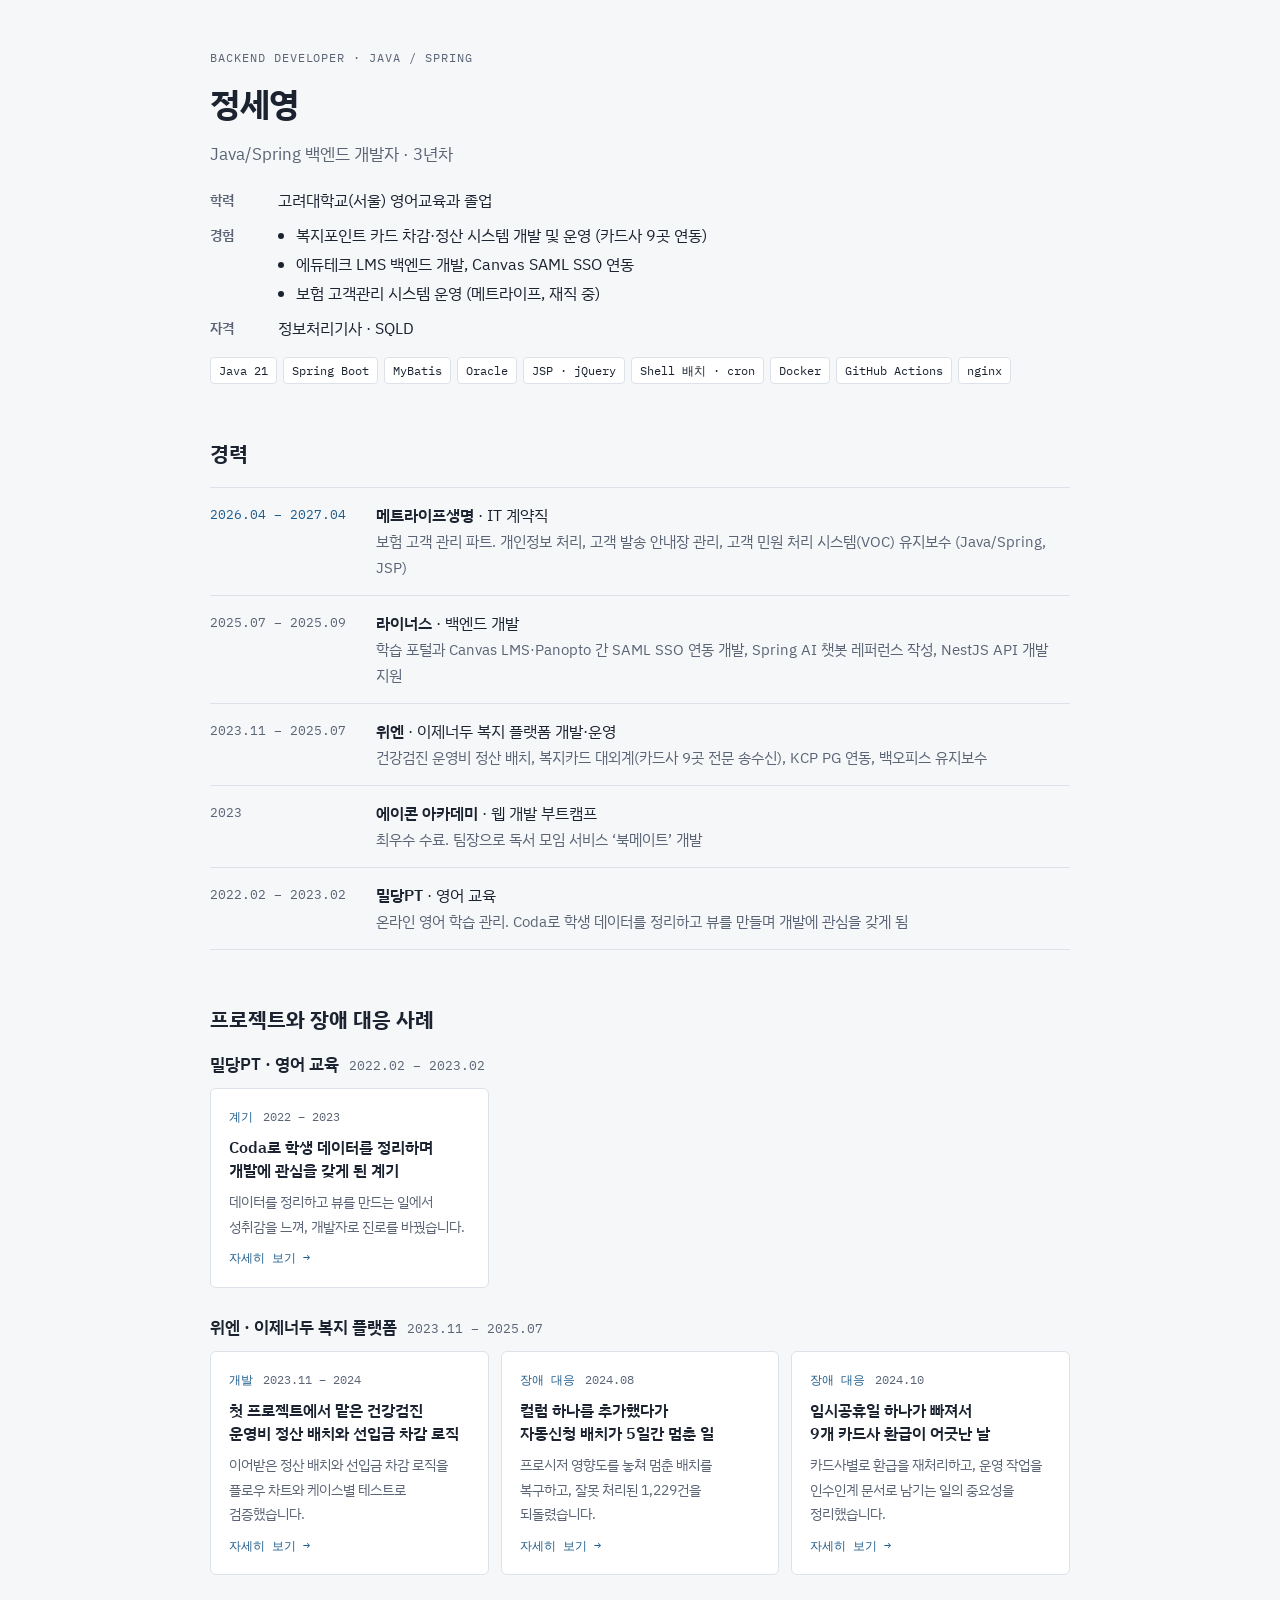
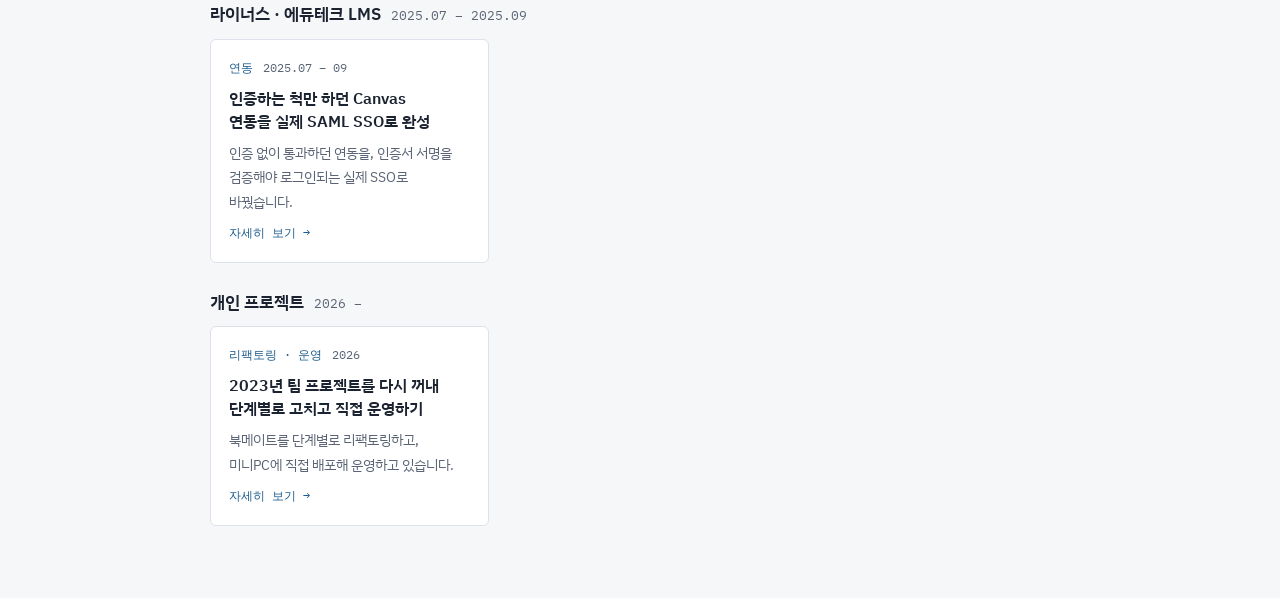
==== index.html @ 1b7b1fd6 "CSS 캐시 갱신을 위해 스타일시트 주소에 버전 추가 Co-Authored-By: Claude Opus 5.5 <noreply@anthropic.com>" ====
<!doctype html>
<html lang="ko">
<head>
<meta charset="utf-8">
<meta name="viewport" content="width=device-width, initial-scale=1, viewport-fit=cover">
<meta name="description" content="Java/Spring 백엔드 개발자 정세영의 포트폴리오. 금융 정산·카드사 대외계 운영, SAML SSO 연동, 북메이트 리팩토링.">
<title>정세영 개발 포트폴리오</title>
<link rel="preconnect" href="https://fonts.googleapis.com">
<link rel="preconnect" href="https://fonts.gstatic.com" crossorigin>
<link rel="stylesheet" href="https://fonts.googleapis.com/css2?family=IBM+Plex+Mono:wght@400;500&family=IBM+Plex+Sans+KR:wght@400;500;600;700&display=swap">
<link rel="stylesheet" href="styles.css?v=20261127">
</head>
<body>

<div class="wrap">

  <header>
    <span class="label">Backend Developer · Java / Spring</span>
    <h1>정세영</h1>
    <p class="role">Java/Spring 백엔드 개발자 · 3년차</p>
    <dl class="profile">
      <dt>학력</dt>
      <dd>고려대학교(서울) 영어교육과 졸업</dd>
      <dt>경험</dt>
      <dd><ul>
        <li>복지포인트 카드 차감·정산 시스템 개발 및 운영 (카드사 9곳 연동)</li>
        <li>에듀테크 LMS 백엔드 개발, Canvas SAML SSO 연동</li>
        <li>보험 고객관리 시스템 운영 (메트라이프, 재직 중)</li>
      </ul></dd>
      <dt>자격</dt>
      <dd>정보처리기사 · SQLD</dd>
    </dl>
    <div class="stack" aria-label="주요 기술">
      <span class="chip">Java 21</span><span class="chip">Spring Boot</span><span class="chip">MyBatis</span><span class="chip">Oracle</span><span class="chip">JSP · jQuery</span><span class="chip">Shell 배치 · cron</span><span class="chip">Docker</span><span class="chip">GitHub Actions</span><span class="chip">nginx</span>
    </div>
  </header>

  <section aria-labelledby="career">
    <h2 id="career">경력</h2>
    <div class="timeline">
      <div class="tl-row now">
        <div class="tl-when">2026.04 – 2027.04</div>
        <div class="tl-what"><strong>메트라이프생명</strong> · IT 계약직
          <p>보험 고객 관리 파트. 개인정보 처리, 고객 발송 안내장 관리, 고객 민원 처리 시스템(VOC) 유지보수 (Java/Spring, JSP)</p></div>
      </div>
      <div class="tl-row">
        <div class="tl-when">2025.07 – 2025.09</div>
        <div class="tl-what"><strong>라이너스</strong> · 백엔드 개발
          <p>학습 포털과 Canvas LMS·Panopto 간 SAML SSO 연동 개발, Spring AI 챗봇 레퍼런스 작성, NestJS API 개발 지원</p></div>
      </div>
      <div class="tl-row">
        <div class="tl-when">2023.11 – 2025.07</div>
        <div class="tl-what"><strong>위엔</strong> · 이제너두 복지 플랫폼 개발·운영
          <p>건강검진 운영비 정산 배치, 복지카드 대외계(카드사 9곳 전문 송수신), KCP PG 연동, 백오피스 유지보수</p></div>
      </div>
      <div class="tl-row">
        <div class="tl-when">2023</div>
        <div class="tl-what"><strong>에이콘 아카데미</strong> · 웹 개발 부트캠프
          <p>최우수 수료. 팀장으로 독서 모임 서비스 ‘북메이트’ 개발</p></div>
      </div>
      <div class="tl-row">
        <div class="tl-when">2022.02 – 2023.02</div>
        <div class="tl-what"><strong>밀당PT</strong> · 영어 교육
          <p>온라인 영어 학습 관리. Coda로 학생 데이터를 정리하고 뷰를 만들며 개발에 관심을 갖게 됨</p></div>
      </div>
    </div>
  </section>

  <section aria-labelledby="cases">
    <h2 id="cases">프로젝트와 장애 대응 사례</h2>
    <div class="groups">

      <div class="group">
        <div class="group-head"><h3>밀당PT · 영어 교육</h3><span>2022.02 – 2023.02</span></div>
        <div class="cards">
          <a class="card" href="cases/mildang-coda.html">
            <div class="card-meta"><span class="tag">계기</span><span>2022 – 2023</span></div>
            <strong>Coda로 학생 데이터를 정리하며 개발에 관심을 갖게 된 계기</strong>
            <p>데이터를 정리하고 뷰를 만드는 일에서 성취감을 느껴, 개발자로 진로를 바꿨습니다.</p>
            <span class="go">자세히 보기 →</span>
          </a>
        </div>
      </div>

      <div class="group">
        <div class="group-head"><h3>위엔 · 이제너두 복지 플랫폼</h3><span>2023.11 – 2025.07</span></div>
        <div class="cards">
          <a class="card" href="cases/health-settlement.html">
            <div class="card-meta"><span class="tag">개발</span><span>2023.11 – 2024</span></div>
            <strong>첫 프로젝트에서 맡은 건강검진 운영비 정산 배치와 선입금 차감 로직</strong>
            <p>이어받은 정산 배치와 선입금 차감 로직을 플로우 차트와 케이스별 테스트로 검증했습니다.</p>
            <span class="go">자세히 보기 →</span>
          </a>
          <a class="card" href="cases/welfare-batch-column.html">
            <div class="card-meta"><span class="tag">장애 대응</span><span>2024.08</span></div>
            <strong>컬럼 하나를 추가했다가 자동신청 배치가 5일간 멈춘 일</strong>
            <p>프로시저 영향도를 놓쳐 멈춘 배치를 복구하고, 잘못 처리된 1,229건을 되돌렸습니다.</p>
            <span class="go">자세히 보기 →</span>
          </a>
          <a class="card" href="cases/welfare-holiday.html">
            <div class="card-meta"><span class="tag">장애 대응</span><span>2024.10</span></div>
            <strong>임시공휴일 하나가 빠져서 9개 카드사 환급이 어긋난 날</strong>
            <p>카드사별로 환급을 재처리하고, 운영 작업을 인수인계 문서로 남기는 일의 중요성을 정리했습니다.</p>
            <span class="go">자세히 보기 →</span>
          </a>
        </div>
      </div>

      <div class="group">
        <div class="group-head"><h3>라이너스 · 에듀테크 LMS</h3><span>2025.07 – 2025.09</span></div>
        <div class="cards">
          <a class="card" href="cases/linus-saml-sso.html">
            <div class="card-meta"><span class="tag">연동</span><span>2025.07 – 09</span></div>
            <strong>인증하는 척만 하던 Canvas 연동을 실제 SAML SSO로 완성</strong>
            <p>인증 없이 통과하던 연동을, 인증서 서명을 검증해야 로그인되는 실제 SSO로 바꿨습니다.</p>
            <span class="go">자세히 보기 →</span>
          </a>
        </div>
      </div>

      <div class="group">
        <div class="group-head"><h3>개인 프로젝트</h3><span>2026 –</span></div>
        <div class="cards">
          <a class="card" href="cases/bookmate-refactoring.html">
            <div class="card-meta"><span class="tag">리팩토링 · 운영</span><span>2026</span></div>
            <strong>2023년 팀 프로젝트를 다시 꺼내 단계별로 고치고 직접 운영하기</strong>
            <p>북메이트를 단계별로 리팩토링하고, 미니PC에 직접 배포해 운영하고 있습니다.</p>
            <span class="go">자세히 보기 →</span>
          </a>
        </div>
      </div>

    </div>
  </section>

  <!-- 운영 원칙 섹션: 문구 정리 전까지 숨김(별도 페이지로 분리 검토 중). 다시 보이려면 hidden 속성을 지운다. -->
  <section aria-labelledby="rules" hidden>
    <h2 id="rules">운영하며 정한 원칙</h2>
    <ol class="rules">
      <li>운영 데이터를 고치기 전에는 먼저 백업하고, 고치기 전과 후의 조회 결과를 요청 기록에 남긴다.<small>약 240만 건의 개인정보를 파기할 때도 삭제 전, 삭제, 삭제 후의 조회 결과를 모두 첨부했습니다.</small></li>
      <li>조회 조건을 쓰기 전에 컬럼의 데이터 타입부터 확인한다.<small>날짜처럼 보이지만 실제로는 문자열인 컬럼에 날짜 함수를 썼다가 지적받은 뒤로 생긴 습관입니다.</small></li>
      <li>잘못 나간 데이터는 배치를 처음부터 다시 돌리기보다, 이미 만든 파일을 고쳐서 보내는 편이 안전할 때가 많다.<small>배치를 다시 돌리면 그사이 새로 쌓인 데이터까지 섞여 들어갈 수 있기 때문입니다.</small></li>
      <li>배운 것은 그날 바로 기록한다.<small>업무별 매뉴얼과 일일 업무 기록을 꾸준히 남겨, 다음 담당자가 인수인계 자료로 쓸 수 있게 합니다.</small></li>
    </ol>
  </section>

</div>
</body>
</html>
---- styles.css ----
html { -webkit-text-size-adjust: 100%; }
body { margin: 0; }
/* Layout: 한 줄기 단일 컬럼. 사례마다 왼쪽에 배치 로그 같은 메타, 오른쪽에 상황→원인→대응→남긴 것 */
:root {
  --bg: #f6f7f9;
  --surface: #ffffff;
  --fg: #1b2230;
  --muted: #5a6475;
  --line: #dde2ea;
  --accent: #1d5c8c;
  --accent-soft: #e4eef7;
  --todo: #9a5b00;
  --todo-soft: #fbf0dc;
  --font-body: "IBM Plex Sans KR", "Apple SD Gothic Neo", "Malgun Gothic", system-ui, sans-serif;
  --font-mono: "IBM Plex Mono", ui-monospace, "Cascadia Mono", Consolas, monospace;
}
@media (prefers-color-scheme: dark) {
  :root:not([data-theme="light"]) {
    --bg: #12161d; --surface: #1a2029; --fg: #e3e8ef; --muted: #9aa5b5; --line: #2b3340;
    --accent: #7db4e0; --accent-soft: #1d2c3b; --todo: #e7b25c; --todo-soft: #2e2414;
    color-scheme: dark;
  }
}
:root[data-theme="dark"] {
  --bg: #12161d; --surface: #1a2029; --fg: #e3e8ef; --muted: #9aa5b5; --line: #2b3340;
  --accent: #7db4e0; --accent-soft: #1d2c3b; --todo: #e7b25c; --todo-soft: #2e2414;
  color-scheme: dark;
}
* { box-sizing: border-box; }
[hidden] { display: none !important; }
body {
  background: var(--bg); color: var(--fg);
  font-family: var(--font-body); font-size: 16px; line-height: 1.7;
  padding-left: max(16px, env(safe-area-inset-left, 0px));
  padding-right: max(16px, env(safe-area-inset-right, 0px));
  padding-block: 48px 72px;
}
.wrap { max-width: 860px; margin: 0 auto; display: grid; gap: 56px; }
h1, h2, h3 { text-wrap: balance; line-height: 1.3; margin: 0; }
h1 { font-size: 2.1rem; font-weight: 700; letter-spacing: -0.01em; }
h2 { font-size: 1.3rem; font-weight: 700; }
h3 { font-size: 1.12rem; font-weight: 600; }
p { margin: 0; }
.mono { font-family: var(--font-mono); font-size: 0.82rem; }
.label { font-family: var(--font-mono); font-size: 0.75rem; letter-spacing: 0.08em; text-transform: uppercase; color: var(--muted); }
.todo {
  display: inline-block; font-family: var(--font-mono); font-size: 0.72rem;
  color: var(--todo); background: var(--todo-soft); border-radius: 4px; padding: 1px 6px; margin-left: 4px;
  vertical-align: 2px; white-space: nowrap;
}

/* 머리말 */
header { display: grid; gap: 14px; }
header .role { font-size: 1.05rem; color: var(--muted); }
dl.profile { display: grid; grid-template-columns: 52px 1fr; gap: 8px 16px; margin: 4px 0 0; max-width: 62ch; }
dl.profile dt { font-weight: 600; font-size: 0.9rem; color: var(--muted); padding-top: 1px; }
dl.profile dd { margin: 0; min-width: 0; }
dl.profile ul { margin: 0; padding-left: 1.1em; }
dl.profile li + li { margin-top: 2px; }
.stack { display: flex; flex-wrap: wrap; gap: 6px; }
.chip { font-family: var(--font-mono); font-size: 0.78rem; border: 1px solid var(--line); border-radius: 4px; padding: 2px 8px; color: var(--fg); background: var(--surface); }

/* 경력 */
section { display: grid; gap: 20px; }
.timeline { display: grid; gap: 0; border-top: 1px solid var(--line); }
.tl-row { display: grid; grid-template-columns: 150px 1fr; gap: 16px; padding-block: 14px; border-bottom: 1px solid var(--line); }
.tl-row > * { min-width: 0; }
.tl-when { font-family: var(--font-mono); font-size: 0.82rem; color: var(--muted); font-variant-numeric: tabular-nums; padding-top: 2px; }
.tl-what strong { font-weight: 600; }
.tl-what p { color: var(--muted); font-size: 0.95rem; }
.tl-row.now .tl-when { color: var(--accent); }

/* 사례 */
.case { display: grid; grid-template-columns: 180px 1fr; gap: 24px; padding: 28px; background: var(--surface); border: 1px solid var(--line); border-radius: 6px; }
.case > * { min-width: 0; }
.case-meta { display: grid; gap: 6px; align-content: start; font-family: var(--font-mono); font-size: 0.8rem; color: var(--muted); font-variant-numeric: tabular-nums; }
.case-meta .tag { color: var(--accent); }
.case-body { display: grid; gap: 16px; }
.case-body > p.lead { color: var(--muted); }
dl.steps { display: grid; grid-template-columns: 76px 1fr; gap: 10px 16px; margin: 0; }
dl.steps dt { font-weight: 600; font-size: 0.9rem; color: var(--accent); padding-top: 1px; }
dl.steps dd { margin: 0; min-width: 0; }
dl.steps ul { margin: 0; padding-left: 1.1em; }
dl.steps li + li { margin-top: 4px; }
.numbers { display: flex; flex-wrap: wrap; gap: 8px 20px; padding: 12px 14px; background: var(--accent-soft); border-radius: 4px; }
.numbers div { display: grid; }
.numbers b { font-family: var(--font-mono); font-size: 1.05rem; font-weight: 500; font-variant-numeric: tabular-nums; }
.numbers span { font-size: 0.8rem; color: var(--muted); }
code { font-family: var(--font-mono); font-size: 0.86em; background: var(--accent-soft); padding: 0 4px; border-radius: 3px; }
.flows { display: grid; grid-template-columns: repeat(2, minmax(0, 1fr)); gap: 16px; margin: 0; }
.flows figure { margin: 0; display: grid; gap: 6px; min-width: 0; }
.flows a { display: block; border: 1px solid var(--line); border-radius: 4px; overflow: hidden; background: #f5f5f5; }
.flows img { display: block; width: 100%; height: auto; }
.flows figcaption { font-size: 0.82rem; color: var(--muted); }
@media (max-width: 640px) { .flows { grid-template-columns: 1fr; } }

/* 원칙 */
ol.rules { margin: 0; padding-left: 1.4em; display: grid; gap: 10px; max-width: 68ch; }
ol.rules li::marker { font-family: var(--font-mono); color: var(--accent); }
ol.rules small { display: block; color: var(--muted); font-size: 0.85rem; }

a { color: var(--accent); }
a:focus-visible { outline: 2px solid var(--accent); outline-offset: 2px; }

@media (max-width: 640px) {
  body { padding-block: 32px 56px; }
  h1 { font-size: 1.7rem; }
  .tl-row { grid-template-columns: 1fr; gap: 2px; }
  .case { grid-template-columns: 1fr; padding: 20px; gap: 14px; }
  .case-meta { grid-auto-flow: row; }
  dl.steps { grid-template-columns: 1fr; gap: 2px; }
  dl.steps dd { margin-bottom: 10px; }
}

/* 홈: 회사별 사례 카드 */
.groups { display: grid; gap: 28px; }
.group { display: grid; gap: 12px; }
.group-head { display: flex; flex-wrap: wrap; align-items: baseline; gap: 4px 10px; }
.group-head h3 { font-size: 1.05rem; }
.group-head span { font-family: var(--font-mono); font-size: 0.8rem; color: var(--muted); font-variant-numeric: tabular-nums; }
.cards { display: grid; grid-template-columns: repeat(auto-fill, minmax(250px, 1fr)); gap: 12px; }
a.card { display: grid; gap: 8px; align-content: start; padding: 18px; background: var(--surface); border: 1px solid var(--line); border-radius: 6px; color: var(--fg); text-decoration: none; transition: border-color .15s ease; }
a.card:hover { border-color: var(--accent); }
a.card:focus-visible { outline: 2px solid var(--accent); outline-offset: 2px; }
.card-meta { display: flex; flex-wrap: wrap; gap: 4px 10px; font-family: var(--font-mono); font-size: 0.76rem; color: var(--muted); font-variant-numeric: tabular-nums; }
.card-meta .tag { color: var(--accent); }
.card strong { font-size: 1rem; font-weight: 600; line-height: 1.45; text-wrap: balance; }
.card p { font-size: 0.9rem; color: var(--muted); }
.card .go { font-family: var(--font-mono); font-size: 0.78rem; color: var(--accent); }

/* 사례 상세 페이지 */
.back { font-family: var(--font-mono); font-size: 0.85rem; }
@media (prefers-reduced-motion: reduce) { a.card { transition: none; } }
.case-page .case h3 { font-size: 1.45rem; font-weight: 700; }
.case-page .wrap { gap: 24px; }
.shot { margin: 0; display: grid; gap: 6px; min-width: 0; }
.shot a { display: block; border: 1px solid var(--line); border-radius: 4px; overflow: hidden; }
.shot img { display: block; width: 100%; height: auto; }
.shot figcaption { font-size: 0.82rem; color: var(--muted); }
.xml { margin: 0; display: grid; gap: 6px; min-width: 0; }
.xml figcaption { font-size: 0.82rem; color: var(--muted); }
.code { margin: 0; padding: 14px 16px; background: var(--bg); border: 1px solid var(--line); border-radius: 4px; overflow-x: auto; font-family: var(--font-mono); font-size: 0.76rem; line-height: 1.6; color: var(--fg); }
.code .mask { background: var(--todo-soft); color: var(--todo); border-radius: 3px; padding: 0 4px; }
.code .c { color: var(--muted); }

/* 한국어 줄바꿈: 단어 중간(예: "운/영비")에서 끊기지 않게 어절 단위로 줄바꿈 */
body { word-break: keep-all; overflow-wrap: break-word; }

/* 상세 페이지: 카드형 2단 대신 메타를 위에 한 줄로 두고 본문을 전체 폭으로 */
.case-page .case { grid-template-columns: 1fr; gap: 16px; }
.case-page .case-meta { grid-auto-flow: column; justify-content: start; gap: 4px 14px; display: flex; flex-wrap: wrap; }
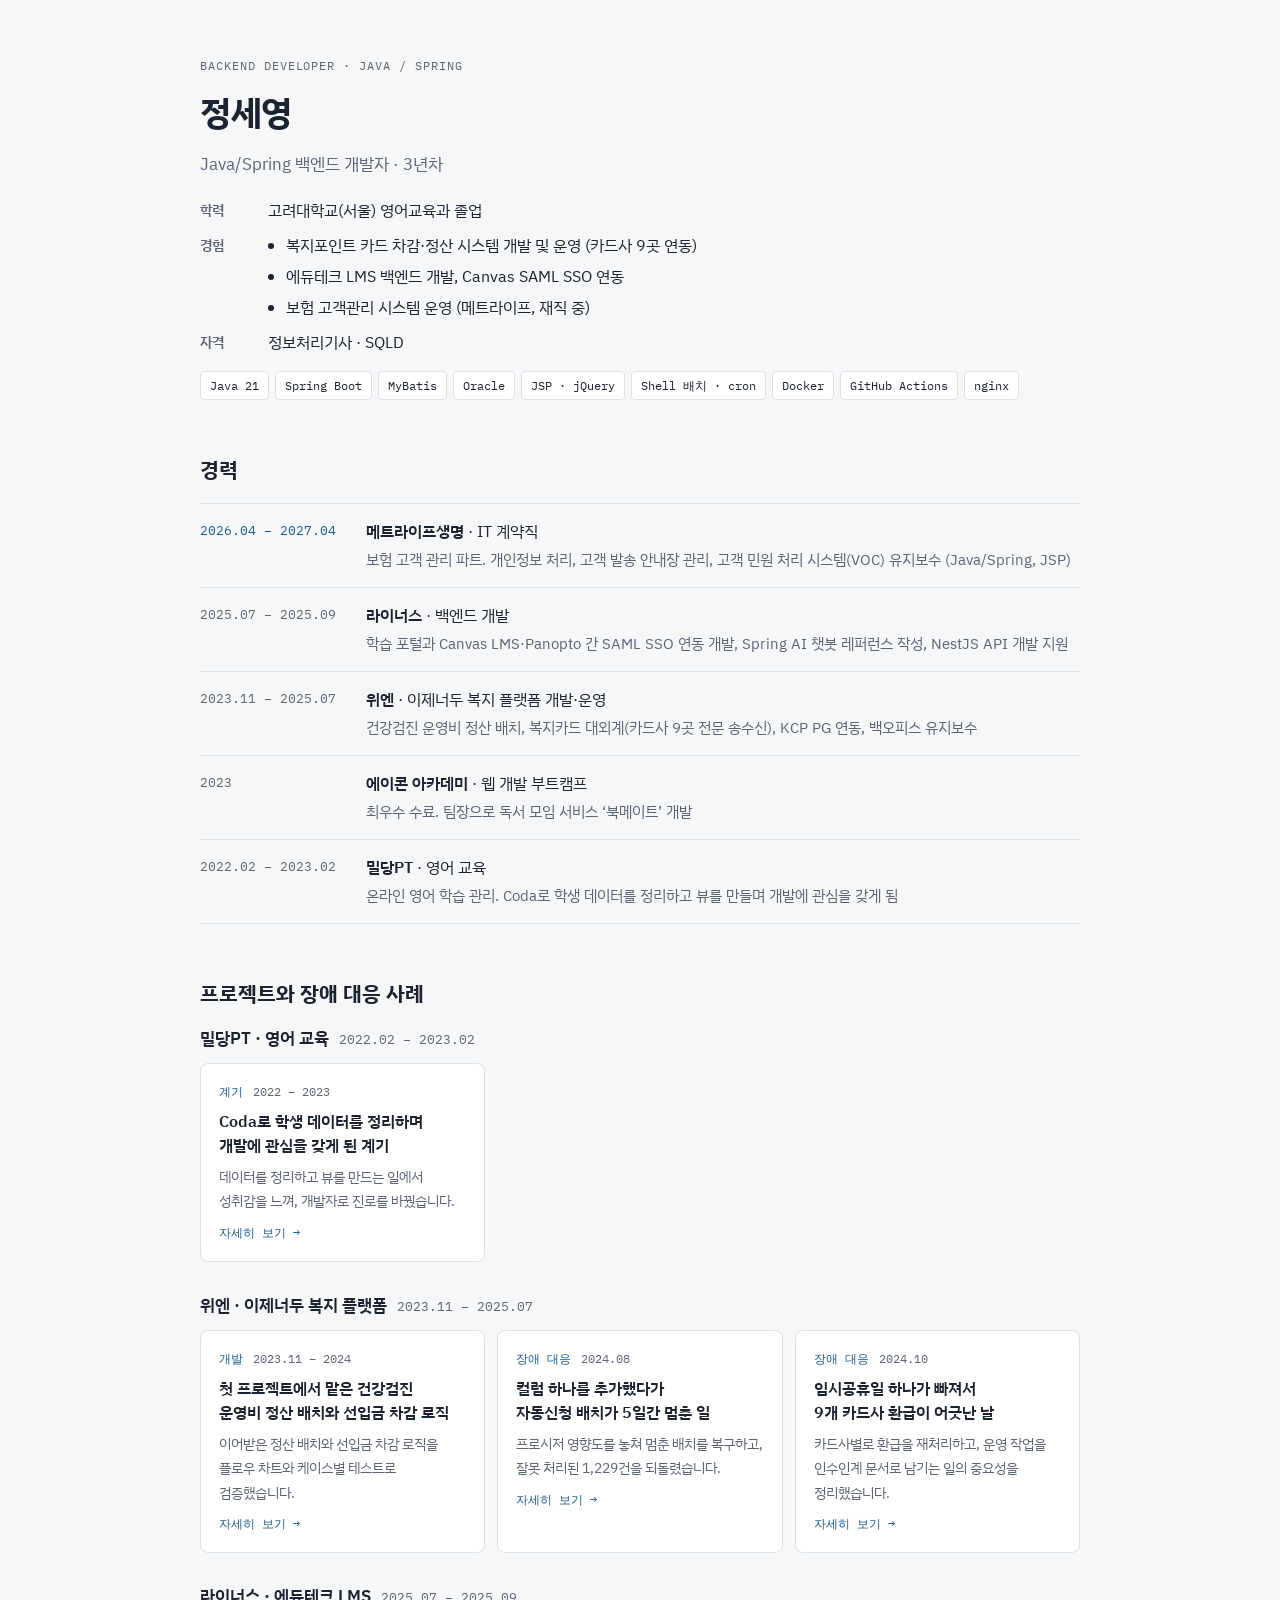
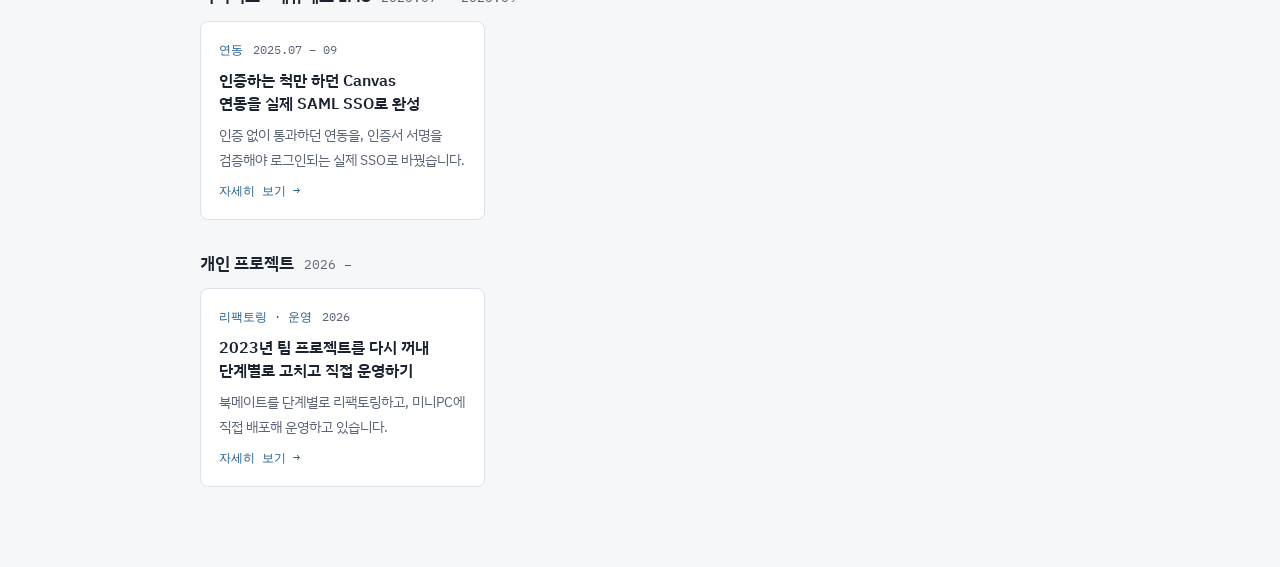
==== commit 2402b372: "휴대폰·태블릿 대응: 화면 폭별 여백·글자 크기 조정, 상세 페이지 전체 폭, 터치 영역 확대, 코드 블록 정리 Co-Authored-By: Claude Opus 5.5 <nore" ====
--- a/index.html
+++ b/index.html
@@ -8,7 +8,7 @@
 <link rel="preconnect" href="https://fonts.googleapis.com">
 <link rel="preconnect" href="https://fonts.gstatic.com" crossorigin>
 <link rel="stylesheet" href="https://fonts.googleapis.com/css2?family=IBM+Plex+Mono:wght@400;500&family=IBM+Plex+Sans+KR:wght@400;500;600;700&display=swap">
-<link rel="stylesheet" href="styles.css?v=20261127">
+<link rel="stylesheet" href="styles.css?v=20261127b">
 </head>
 <body>
 
--- a/styles.css
+++ b/styles.css
@@ -1,6 +1,12 @@
+/* 정세영 포트폴리오 공통 스타일
+   레이아웃: 한 줄기 단일 컬럼. 화면 폭에 따라 세 단계로 조정한다.
+   - 휴대폰  : ~600px   한 단, 표·목록은 위아래로 쌓음
+   - 태블릿  : 601~1024px 카드 2열, 흐름도는 한 장씩 크게
+   - 데스크톱: 1025px~  카드 2~3열, 흐름도 2장 나란히
+   CSS를 고치면 모든 HTML의 styles.css?v= 값을 함께 올린다(브라우저 캐시). */
+
 html { -webkit-text-size-adjust: 100%; }
-body { margin: 0; }
-/* Layout: 한 줄기 단일 컬럼. 사례마다 왼쪽에 배치 로그 같은 메타, 오른쪽에 상황→원인→대응→남긴 것 */
+
 :root {
   --bg: #f6f7f9;
   --surface: #ffffff;
@@ -13,6 +19,9 @@
   --todo-soft: #fbf0dc;
   --font-body: "IBM Plex Sans KR", "Apple SD Gothic Neo", "Malgun Gothic", system-ui, sans-serif;
   --font-mono: "IBM Plex Mono", ui-monospace, "Cascadia Mono", Consolas, monospace;
+  --gutter: 16px;          /* 좌우 여백: 휴대폰 16 → 태블릿 28 → 데스크톱 32 */
+  --section-gap: 44px;     /* 큰 구역 사이 간격 */
+  --card-pad: 18px;        /* 사례 박스 안쪽 여백 */
 }
 @media (prefers-color-scheme: dark) {
   :root:not([data-theme="light"]) {
@@ -26,21 +35,35 @@
   --accent: #7db4e0; --accent-soft: #1d2c3b; --todo: #e7b25c; --todo-soft: #2e2414;
   color-scheme: dark;
 }
+@media (min-width: 601px) { :root { --gutter: 28px; --section-gap: 52px; --card-pad: 26px; } }
+@media (min-width: 1025px) { :root { --gutter: 32px; --section-gap: 56px; --card-pad: 30px; } }
+
 * { box-sizing: border-box; }
 [hidden] { display: none !important; }
+
 body {
+  margin: 0;
   background: var(--bg); color: var(--fg);
   font-family: var(--font-body); font-size: 16px; line-height: 1.7;
-  padding-left: max(16px, env(safe-area-inset-left, 0px));
-  padding-right: max(16px, env(safe-area-inset-right, 0px));
-  padding-block: 48px 72px;
-}
-.wrap { max-width: 860px; margin: 0 auto; display: grid; gap: 56px; }
+  /* 한국어 줄바꿈: 단어 중간(예: "운/영비")에서 끊기지 않게 어절 단위로 */
+  word-break: keep-all; overflow-wrap: break-word;
+  padding-left: max(var(--gutter), env(safe-area-inset-left, 0px));
+  padding-right: max(var(--gutter), env(safe-area-inset-right, 0px));
+  padding-top: calc(clamp(28px, 6vw, 56px) + env(safe-area-inset-top, 0px));
+  padding-bottom: calc(clamp(48px, 8vw, 80px) + env(safe-area-inset-bottom, 0px));
+}
+.wrap { max-width: 880px; margin: 0 auto; display: grid; gap: var(--section-gap); min-width: 0; }
+
 h1, h2, h3 { text-wrap: balance; line-height: 1.3; margin: 0; }
-h1 { font-size: 2.1rem; font-weight: 700; letter-spacing: -0.01em; }
-h2 { font-size: 1.3rem; font-weight: 700; }
+h1 { font-size: clamp(1.75rem, 1.4rem + 1.6vw, 2.2rem); font-weight: 700; letter-spacing: -0.01em; }
+h2 { font-size: clamp(1.15rem, 1.05rem + 0.5vw, 1.3rem); font-weight: 700; }
 h3 { font-size: 1.12rem; font-weight: 600; }
 p { margin: 0; }
+img { max-width: 100%; }
+
+a { color: var(--accent); }
+a:focus-visible { outline: 2px solid var(--accent); outline-offset: 2px; border-radius: 2px; }
+
 .mono { font-family: var(--font-mono); font-size: 0.82rem; }
 .label { font-family: var(--font-mono); font-size: 0.75rem; letter-spacing: 0.08em; text-transform: uppercase; color: var(--muted); }
 .todo {
@@ -48,79 +71,47 @@
   color: var(--todo); background: var(--todo-soft); border-radius: 4px; padding: 1px 6px; margin-left: 4px;
   vertical-align: 2px; white-space: nowrap;
 }
-
-/* 머리말 */
+code { font-family: var(--font-mono); font-size: 0.86em; background: var(--accent-soft); padding: 0 4px; border-radius: 3px; }
+
+/* ── 머리말 ───────────────────────────── */
 header { display: grid; gap: 14px; }
 header .role { font-size: 1.05rem; color: var(--muted); }
-dl.profile { display: grid; grid-template-columns: 52px 1fr; gap: 8px 16px; margin: 4px 0 0; max-width: 62ch; }
+dl.profile { display: grid; grid-template-columns: 3.4em 1fr; gap: 8px 14px; margin: 4px 0 0; max-width: 64ch; }
 dl.profile dt { font-weight: 600; font-size: 0.9rem; color: var(--muted); padding-top: 1px; }
 dl.profile dd { margin: 0; min-width: 0; }
 dl.profile ul { margin: 0; padding-left: 1.1em; }
-dl.profile li + li { margin-top: 2px; }
+dl.profile li + li { margin-top: 4px; }
 .stack { display: flex; flex-wrap: wrap; gap: 6px; }
-.chip { font-family: var(--font-mono); font-size: 0.78rem; border: 1px solid var(--line); border-radius: 4px; padding: 2px 8px; color: var(--fg); background: var(--surface); }
-
-/* 경력 */
-section { display: grid; gap: 20px; }
-.timeline { display: grid; gap: 0; border-top: 1px solid var(--line); }
+.chip { font-family: var(--font-mono); font-size: 0.78rem; border: 1px solid var(--line); border-radius: 4px; padding: 3px 9px; color: var(--fg); background: var(--surface); }
+
+/* ── 구역 공통 ─────────────────────────── */
+section { display: grid; gap: 20px; min-width: 0; }
+
+/* ── 경력 타임라인 ─────────────────────── */
+.timeline { display: grid; border-top: 1px solid var(--line); }
 .tl-row { display: grid; grid-template-columns: 150px 1fr; gap: 16px; padding-block: 14px; border-bottom: 1px solid var(--line); }
 .tl-row > * { min-width: 0; }
-.tl-when { font-family: var(--font-mono); font-size: 0.82rem; color: var(--muted); font-variant-numeric: tabular-nums; padding-top: 2px; }
+.tl-when { font-family: var(--font-mono); font-size: 0.82rem; color: var(--muted); font-variant-numeric: tabular-nums; padding-top: 2px; white-space: nowrap; }
 .tl-what strong { font-weight: 600; }
-.tl-what p { color: var(--muted); font-size: 0.95rem; }
+.tl-what p { color: var(--muted); font-size: 0.95rem; margin-top: 2px; }
 .tl-row.now .tl-when { color: var(--accent); }
 
-/* 사례 */
-.case { display: grid; grid-template-columns: 180px 1fr; gap: 24px; padding: 28px; background: var(--surface); border: 1px solid var(--line); border-radius: 6px; }
-.case > * { min-width: 0; }
-.case-meta { display: grid; gap: 6px; align-content: start; font-family: var(--font-mono); font-size: 0.8rem; color: var(--muted); font-variant-numeric: tabular-nums; }
-.case-meta .tag { color: var(--accent); }
-.case-body { display: grid; gap: 16px; }
-.case-body > p.lead { color: var(--muted); }
-dl.steps { display: grid; grid-template-columns: 76px 1fr; gap: 10px 16px; margin: 0; }
-dl.steps dt { font-weight: 600; font-size: 0.9rem; color: var(--accent); padding-top: 1px; }
-dl.steps dd { margin: 0; min-width: 0; }
-dl.steps ul { margin: 0; padding-left: 1.1em; }
-dl.steps li + li { margin-top: 4px; }
-.numbers { display: flex; flex-wrap: wrap; gap: 8px 20px; padding: 12px 14px; background: var(--accent-soft); border-radius: 4px; }
-.numbers div { display: grid; }
-.numbers b { font-family: var(--font-mono); font-size: 1.05rem; font-weight: 500; font-variant-numeric: tabular-nums; }
-.numbers span { font-size: 0.8rem; color: var(--muted); }
-code { font-family: var(--font-mono); font-size: 0.86em; background: var(--accent-soft); padding: 0 4px; border-radius: 3px; }
-.flows { display: grid; grid-template-columns: repeat(2, minmax(0, 1fr)); gap: 16px; margin: 0; }
-.flows figure { margin: 0; display: grid; gap: 6px; min-width: 0; }
-.flows a { display: block; border: 1px solid var(--line); border-radius: 4px; overflow: hidden; background: #f5f5f5; }
-.flows img { display: block; width: 100%; height: auto; }
-.flows figcaption { font-size: 0.82rem; color: var(--muted); }
-@media (max-width: 640px) { .flows { grid-template-columns: 1fr; } }
-
-/* 원칙 */
-ol.rules { margin: 0; padding-left: 1.4em; display: grid; gap: 10px; max-width: 68ch; }
-ol.rules li::marker { font-family: var(--font-mono); color: var(--accent); }
-ol.rules small { display: block; color: var(--muted); font-size: 0.85rem; }
-
-a { color: var(--accent); }
-a:focus-visible { outline: 2px solid var(--accent); outline-offset: 2px; }
-
-@media (max-width: 640px) {
-  body { padding-block: 32px 56px; }
-  h1 { font-size: 1.7rem; }
-  .tl-row { grid-template-columns: 1fr; gap: 2px; }
-  .case { grid-template-columns: 1fr; padding: 20px; gap: 14px; }
-  .case-meta { grid-auto-flow: row; }
-  dl.steps { grid-template-columns: 1fr; gap: 2px; }
-  dl.steps dd { margin-bottom: 10px; }
-}
-
-/* 홈: 회사별 사례 카드 */
-.groups { display: grid; gap: 28px; }
+/* ── 홈: 회사별 사례 카드 ──────────────── */
+.groups { display: grid; gap: 32px; }
 .group { display: grid; gap: 12px; }
-.group-head { display: flex; flex-wrap: wrap; align-items: baseline; gap: 4px 10px; }
+.group-head { display: flex; flex-wrap: wrap; align-items: baseline; gap: 2px 10px; }
 .group-head h3 { font-size: 1.05rem; }
 .group-head span { font-family: var(--font-mono); font-size: 0.8rem; color: var(--muted); font-variant-numeric: tabular-nums; }
-.cards { display: grid; grid-template-columns: repeat(auto-fill, minmax(250px, 1fr)); gap: 12px; }
-a.card { display: grid; gap: 8px; align-content: start; padding: 18px; background: var(--surface); border: 1px solid var(--line); border-radius: 6px; color: var(--fg); text-decoration: none; transition: border-color .15s ease; }
-a.card:hover { border-color: var(--accent); }
+.cards { display: grid; grid-template-columns: repeat(auto-fill, minmax(min(260px, 100%), 1fr)); gap: 12px; }
+a.card {
+  display: grid; gap: 8px; align-content: start; min-height: 44px;
+  padding: 18px; background: var(--surface); border: 1px solid var(--line); border-radius: 8px;
+  color: var(--fg); text-decoration: none;
+  transition: border-color .15s ease, transform .15s ease;
+  -webkit-tap-highlight-color: transparent;
+}
+a.card:active { transform: scale(0.99); border-color: var(--accent); }
+@media (hover: hover) { a.card:hover { border-color: var(--accent); } }
 a.card:focus-visible { outline: 2px solid var(--accent); outline-offset: 2px; }
 .card-meta { display: flex; flex-wrap: wrap; gap: 4px 10px; font-family: var(--font-mono); font-size: 0.76rem; color: var(--muted); font-variant-numeric: tabular-nums; }
 .card-meta .tag { color: var(--accent); }
@@ -128,24 +119,101 @@
 .card p { font-size: 0.9rem; color: var(--muted); }
 .card .go { font-family: var(--font-mono); font-size: 0.78rem; color: var(--accent); }
 
-/* 사례 상세 페이지 */
-.back { font-family: var(--font-mono); font-size: 0.85rem; }
-@media (prefers-reduced-motion: reduce) { a.card { transition: none; } }
-.case-page .case h3 { font-size: 1.45rem; font-weight: 700; }
-.case-page .wrap { gap: 24px; }
-.shot { margin: 0; display: grid; gap: 6px; min-width: 0; }
-.shot a { display: block; border: 1px solid var(--line); border-radius: 4px; overflow: hidden; }
-.shot img { display: block; width: 100%; height: auto; }
-.shot figcaption { font-size: 0.82rem; color: var(--muted); }
-.xml { margin: 0; display: grid; gap: 6px; min-width: 0; }
-.xml figcaption { font-size: 0.82rem; color: var(--muted); }
-.code { margin: 0; padding: 14px 16px; background: var(--bg); border: 1px solid var(--line); border-radius: 4px; overflow-x: auto; font-family: var(--font-mono); font-size: 0.76rem; line-height: 1.6; color: var(--fg); }
+/* ── 사례 본문(상세 페이지) ────────────── */
+.case {
+  display: grid; grid-template-columns: 1fr; gap: 16px;
+  padding: var(--card-pad); background: var(--surface); border: 1px solid var(--line); border-radius: 8px;
+  min-width: 0;
+}
+.case > * { min-width: 0; }
+.case-meta {
+  display: flex; flex-wrap: wrap; gap: 4px 14px;
+  font-family: var(--font-mono); font-size: 0.8rem; color: var(--muted); font-variant-numeric: tabular-nums;
+}
+.case-meta .tag { color: var(--accent); }
+.case-body { display: grid; gap: 18px; min-width: 0; }
+.case-body > * { min-width: 0; }
+.case-body h3 { font-size: clamp(1.3rem, 1.1rem + 1vw, 1.5rem); font-weight: 700; }
+.case-body > p.lead { color: var(--muted); }
+dl.steps { display: grid; grid-template-columns: 5.2em 1fr; gap: 12px 18px; margin: 0; }
+dl.steps dt { font-weight: 600; font-size: 0.9rem; color: var(--accent); padding-top: 1px; }
+dl.steps dd { margin: 0; min-width: 0; }
+dl.steps ul { margin: 0; padding-left: 1.1em; }
+dl.steps li + li { margin-top: 6px; }
+.numbers { display: flex; flex-wrap: wrap; gap: 10px 24px; padding: 12px 14px; background: var(--accent-soft); border-radius: 6px; }
+.numbers div { display: grid; }
+.numbers b { font-family: var(--font-mono); font-size: 1.05rem; font-weight: 500; font-variant-numeric: tabular-nums; }
+.numbers span { font-size: 0.8rem; color: var(--muted); }
+
+/* 그림: 흐름도 묶음(.flows)과 단독 그림(.shot) — 누르면 원본 크기로 열림 */
+.flows { display: grid; grid-template-columns: repeat(2, minmax(0, 1fr)); gap: 16px; margin: 0; }
+.flows figure, .shot, .xml { margin: 0; display: grid; gap: 6px; min-width: 0; }
+.flows a, .shot a { display: block; border: 1px solid var(--line); border-radius: 6px; overflow: hidden; }
+.flows a { background: #f5f5f5; }
+.flows img, .shot img { display: block; width: 100%; height: auto; }
+.flows figcaption, .shot figcaption, .xml figcaption { font-size: 0.82rem; color: var(--muted); }
+
+/* 코드 블록: 줄을 접지 않고 가로로 밀어서 봄 */
+.code {
+  margin: 0; padding: 14px 16px; max-width: 100%;
+  background: var(--bg); border: 1px solid var(--line); border-radius: 6px;
+  overflow-x: auto; -webkit-overflow-scrolling: touch; overscroll-behavior-x: contain;
+  font-family: var(--font-mono); font-size: 0.76rem; line-height: 1.6; color: var(--fg);
+  word-break: normal; overflow-wrap: normal; tab-size: 2;
+}
+.code code { background: none; padding: 0; font-size: inherit; border-radius: 0; }
 .code .mask { background: var(--todo-soft); color: var(--todo); border-radius: 3px; padding: 0 4px; }
 .code .c { color: var(--muted); }
 
-/* 한국어 줄바꿈: 단어 중간(예: "운/영비")에서 끊기지 않게 어절 단위로 줄바꿈 */
-body { word-break: keep-all; overflow-wrap: break-word; }
-
-/* 상세 페이지: 카드형 2단 대신 메타를 위에 한 줄로 두고 본문을 전체 폭으로 */
-.case-page .case { grid-template-columns: 1fr; gap: 16px; }
-.case-page .case-meta { grid-auto-flow: column; justify-content: start; gap: 4px 14px; display: flex; flex-wrap: wrap; }
+/* 돌아가기 링크: 손가락으로 누르기 쉽게 터치 영역을 넉넉히 */
+.back {
+  justify-self: start; display: inline-flex; align-items: center; min-height: 44px;
+  padding: 8px 2px; font-family: var(--font-mono); font-size: 0.85rem; text-decoration: none;
+}
+.back:hover { text-decoration: underline; }
+.case-page .wrap { gap: 16px; }
+
+/* 숨겨 둔 운영 원칙 섹션 */
+ol.rules { margin: 0; padding-left: 1.4em; display: grid; gap: 10px; max-width: 68ch; }
+ol.rules li::marker { font-family: var(--font-mono); color: var(--accent); }
+ol.rules small { display: block; color: var(--muted); font-size: 0.85rem; }
+
+/* ── 태블릿 이하(세로 태블릿 포함): 흐름도는 한 장씩 크게 ── */
+@media (max-width: 820px) {
+  .flows { grid-template-columns: 1fr; }
+  .flows figure { max-width: 640px; }
+}
+
+/* ── 휴대폰 ─────────────────────────────── */
+@media (max-width: 600px) {
+  header { gap: 12px; }
+  dl.profile { grid-template-columns: 1fr; gap: 2px; }
+  dl.profile dt { margin-top: 8px; font-size: 0.82rem; }
+  dl.profile dt:first-child { margin-top: 0; }
+
+  .tl-row { grid-template-columns: 1fr; gap: 2px; padding-block: 12px; }
+
+  .groups { gap: 26px; }
+  a.card { padding: 16px; }
+
+  /* 상세 페이지는 박스를 걷어 내고 화면 폭을 본문에 모두 쓴다 */
+  .case-page .case { padding: 0; background: none; border: 0; border-radius: 0; }
+  .case-page .case-meta { padding-bottom: 12px; border-bottom: 1px solid var(--line); }
+  .case-body { gap: 16px; }
+  dl.steps { grid-template-columns: 1fr; gap: 4px; }
+  dl.steps dd + dt { margin-top: 12px; }
+  .numbers { gap: 8px 18px; }
+  .numbers b { font-size: 1rem; }
+  .code { font-size: 0.72rem; padding: 12px; }
+}
+
+/* ── 아주 좁은 화면(320px대) ─────────────── */
+@media (max-width: 360px) {
+  body { font-size: 15px; }
+  .chip { font-size: 0.74rem; }
+}
+
+@media (prefers-reduced-motion: reduce) {
+  a.card { transition: none; }
+  a.card:active { transform: none; }
+}
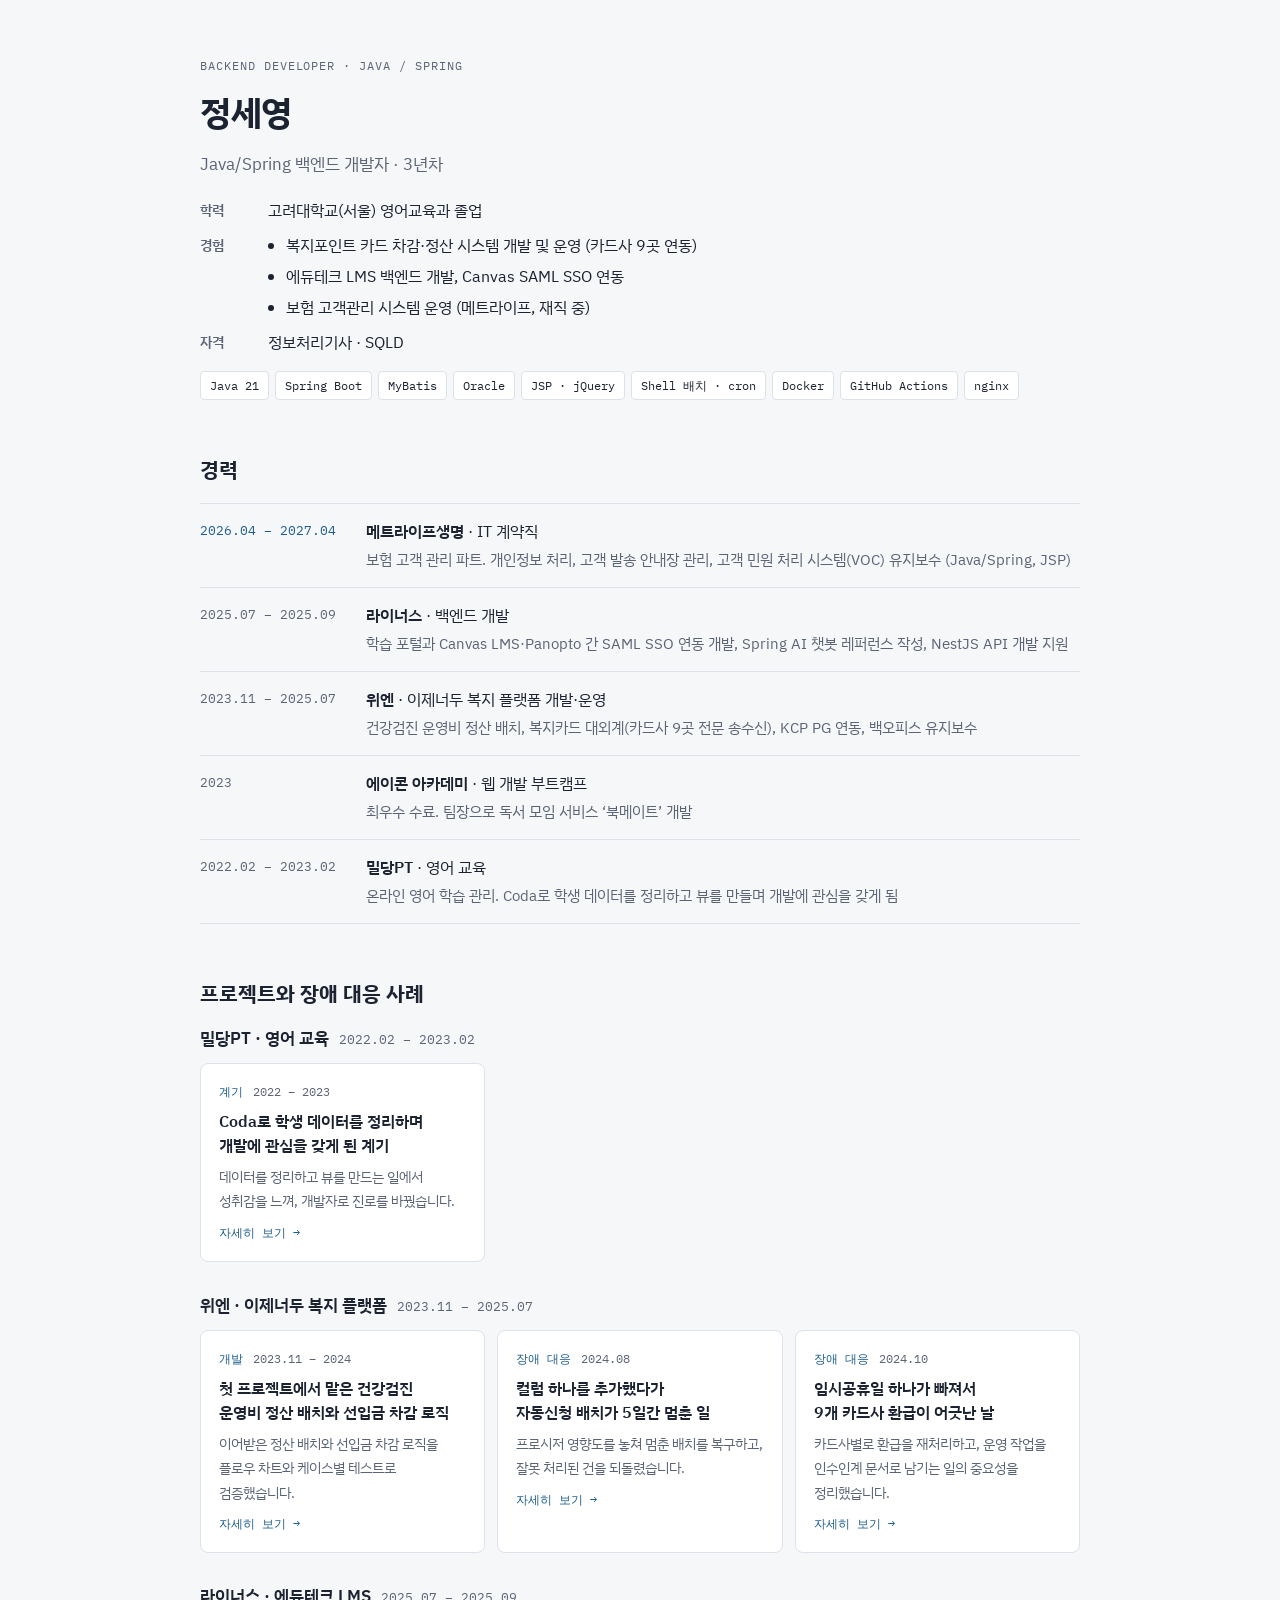
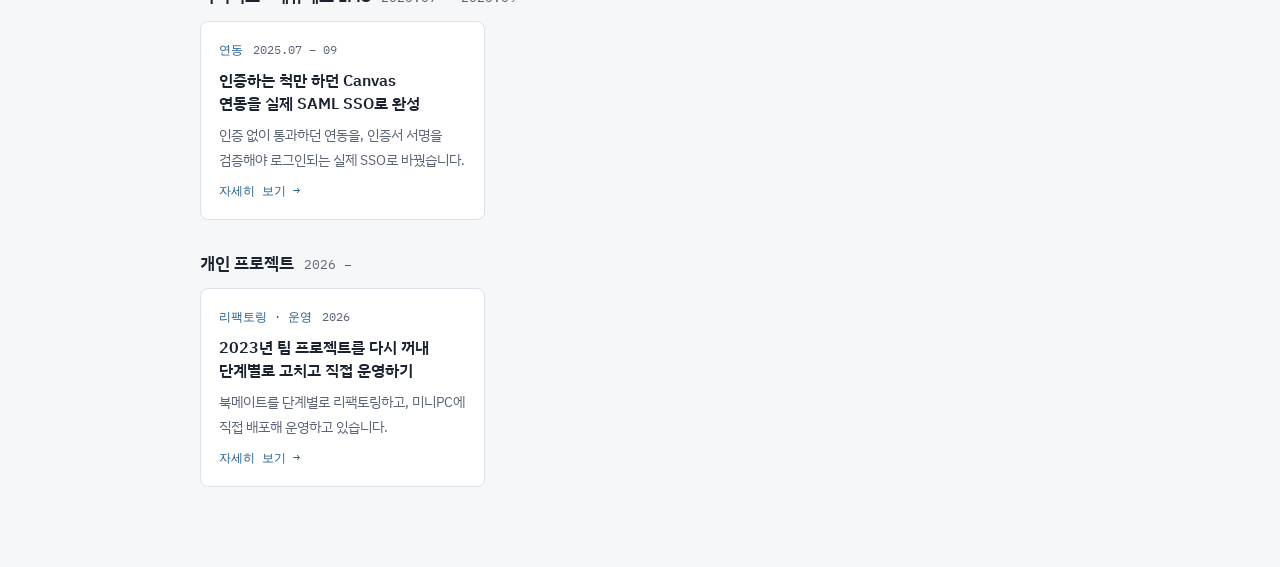
==== commit 14daf591: "자동신청 배치 사례에서 복구 건수 수치 삭제 Co-Authored-By: Claude Opus 5.5 <noreply@anthropic.com>" ====
--- a/index.html
+++ b/index.html
@@ -94,7 +94,7 @@
           <a class="card" href="cases/welfare-batch-column.html">
             <div class="card-meta"><span class="tag">장애 대응</span><span>2024.08</span></div>
             <strong>컬럼 하나를 추가했다가 자동신청 배치가 5일간 멈춘 일</strong>
-            <p>프로시저 영향도를 놓쳐 멈춘 배치를 복구하고, 잘못 처리된 1,229건을 되돌렸습니다.</p>
+            <p>프로시저 영향도를 놓쳐 멈춘 배치를 복구하고, 잘못 처리된 건을 되돌렸습니다.</p>
             <span class="go">자세히 보기 →</span>
           </a>
           <a class="card" href="cases/welfare-holiday.html">
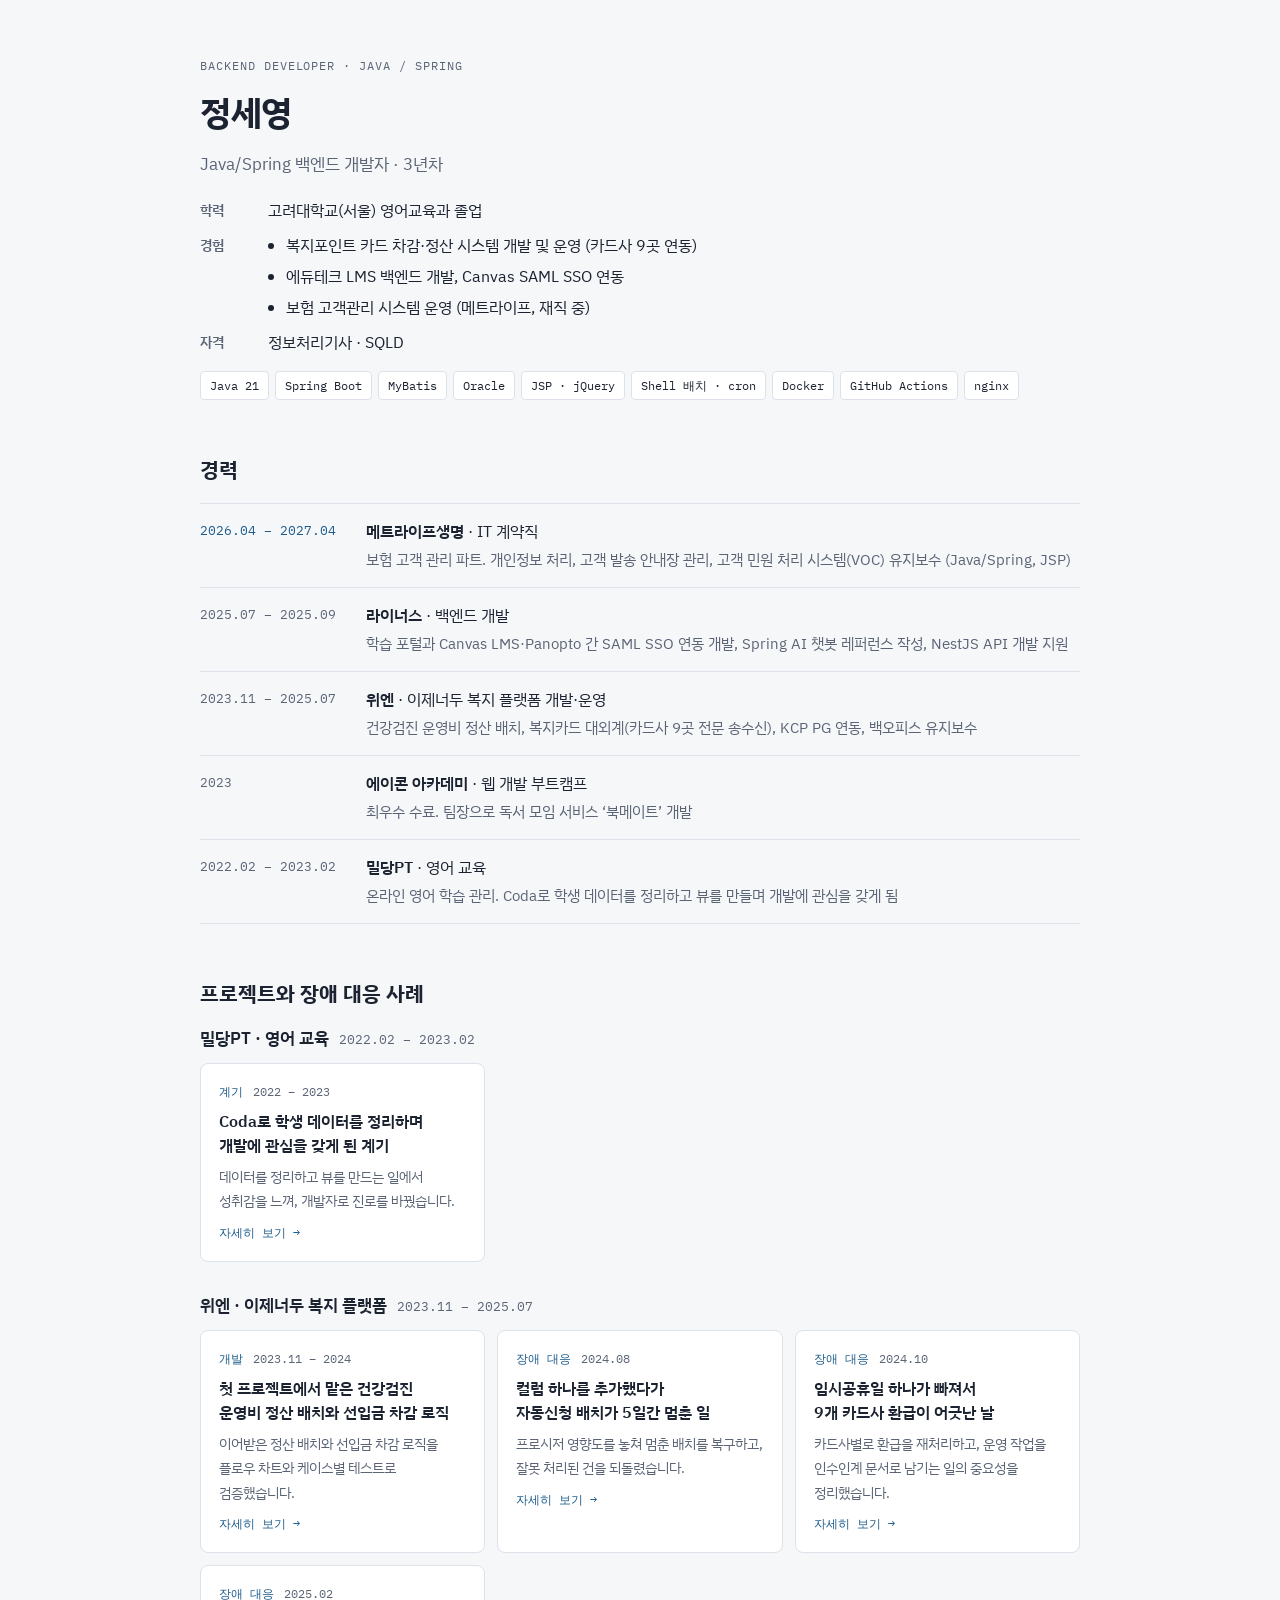
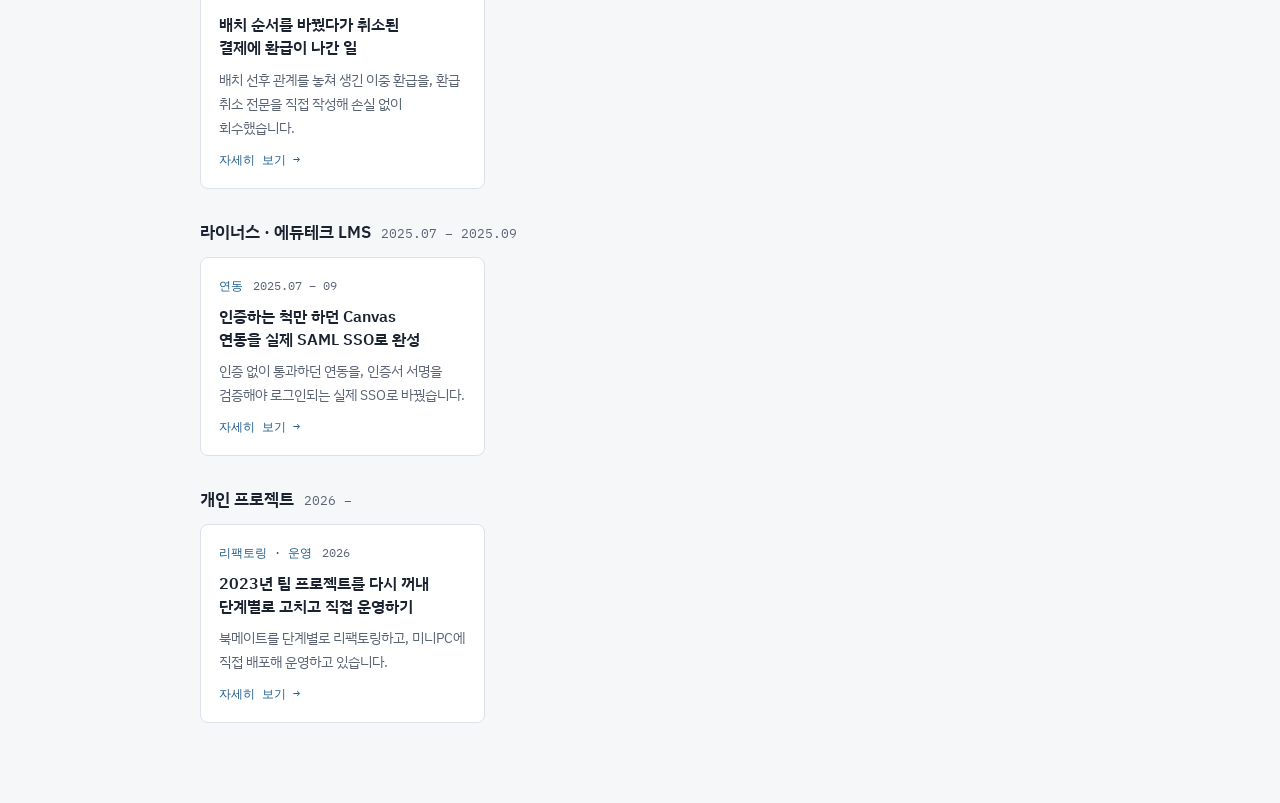
==== commit 9b03cbee: "배치 순서 변경으로 인한 이중 환급 장애 대응 사례 추가 Co-Authored-By: Claude Opus 5.5 <noreply@anthropic.com>" ====
--- a/index.html
+++ b/index.html
@@ -103,6 +103,12 @@
             <p>카드사별로 환급을 재처리하고, 운영 작업을 인수인계 문서로 남기는 일의 중요성을 정리했습니다.</p>
             <span class="go">자세히 보기 →</span>
           </a>
+          <a class="card" href="cases/welfare-batch-order.html">
+            <div class="card-meta"><span class="tag">장애 대응</span><span>2025.02</span></div>
+            <strong>배치 순서를 바꿨다가 취소된 결제에 환급이 나간 일</strong>
+            <p>배치 선후 관계를 놓쳐 생긴 이중 환급을, 환급 취소 전문을 직접 작성해 손실 없이 회수했습니다.</p>
+            <span class="go">자세히 보기 →</span>
+          </a>
         </div>
       </div>
 
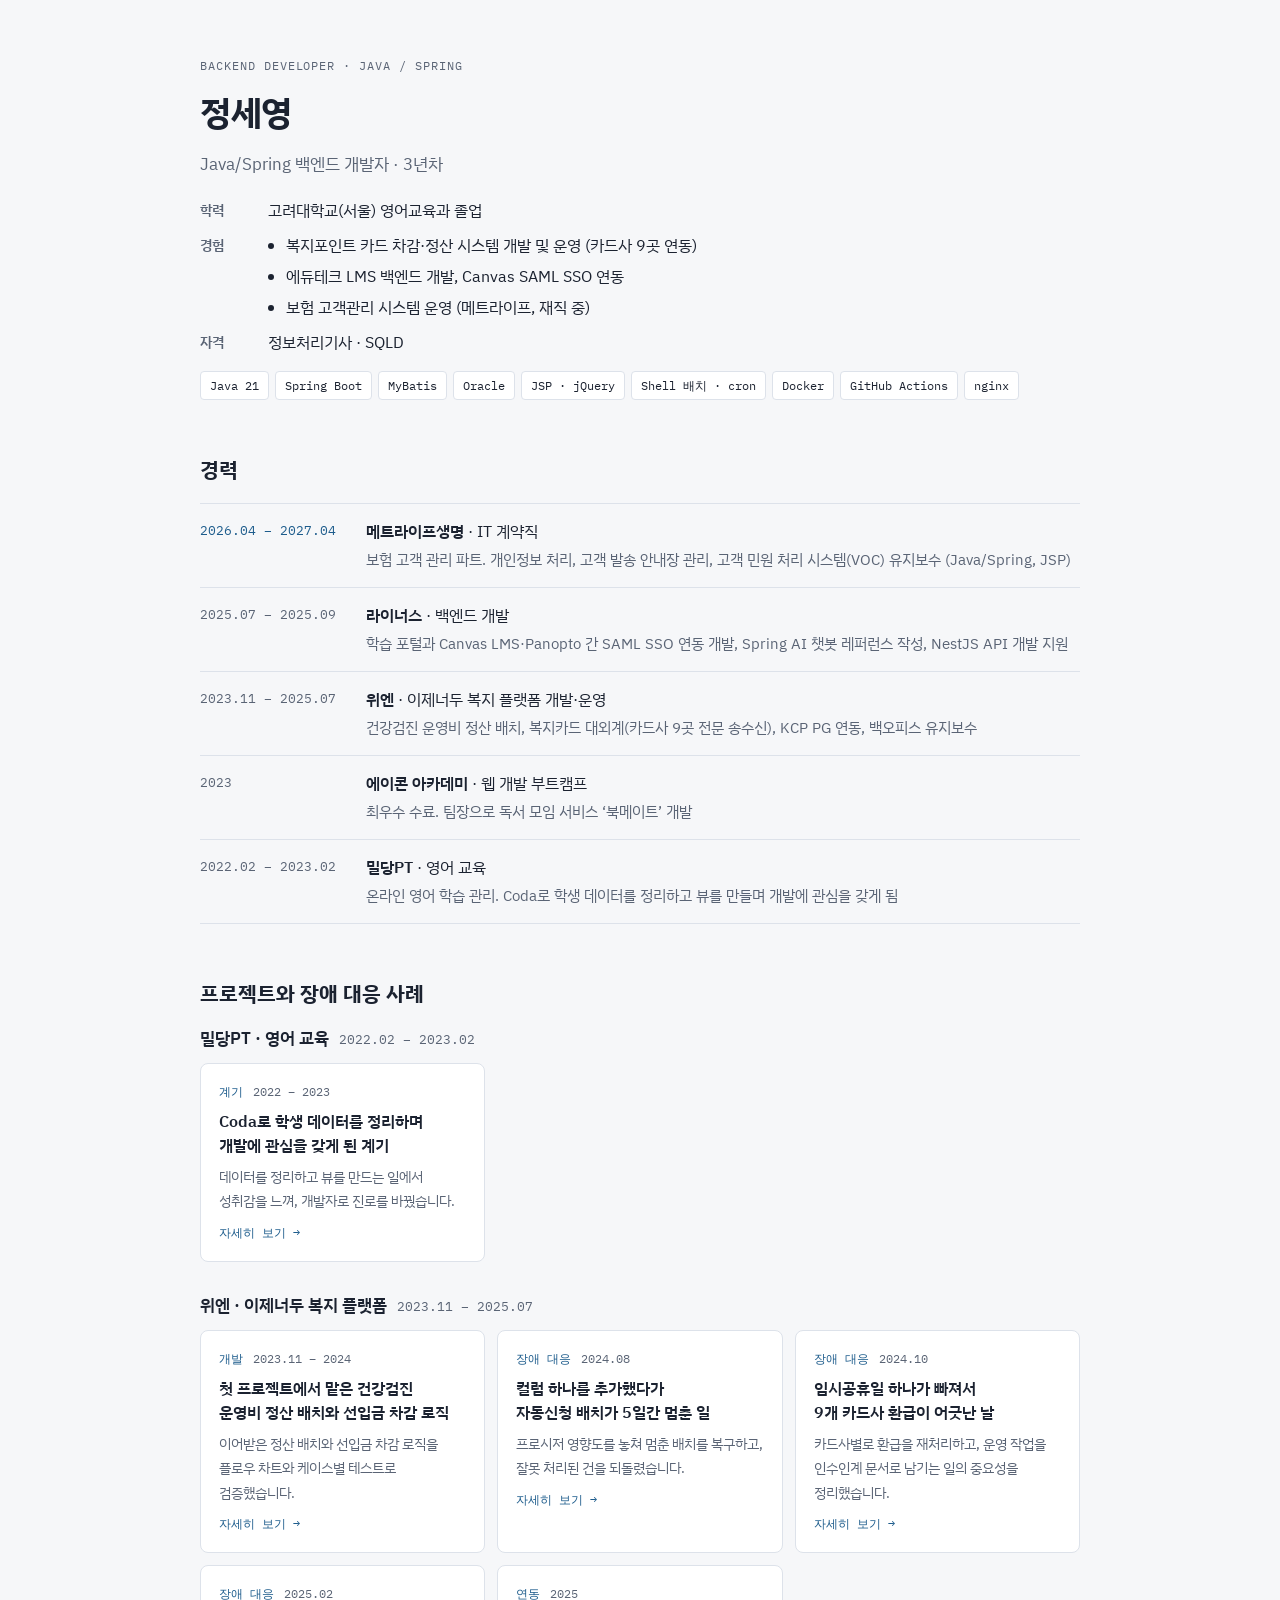
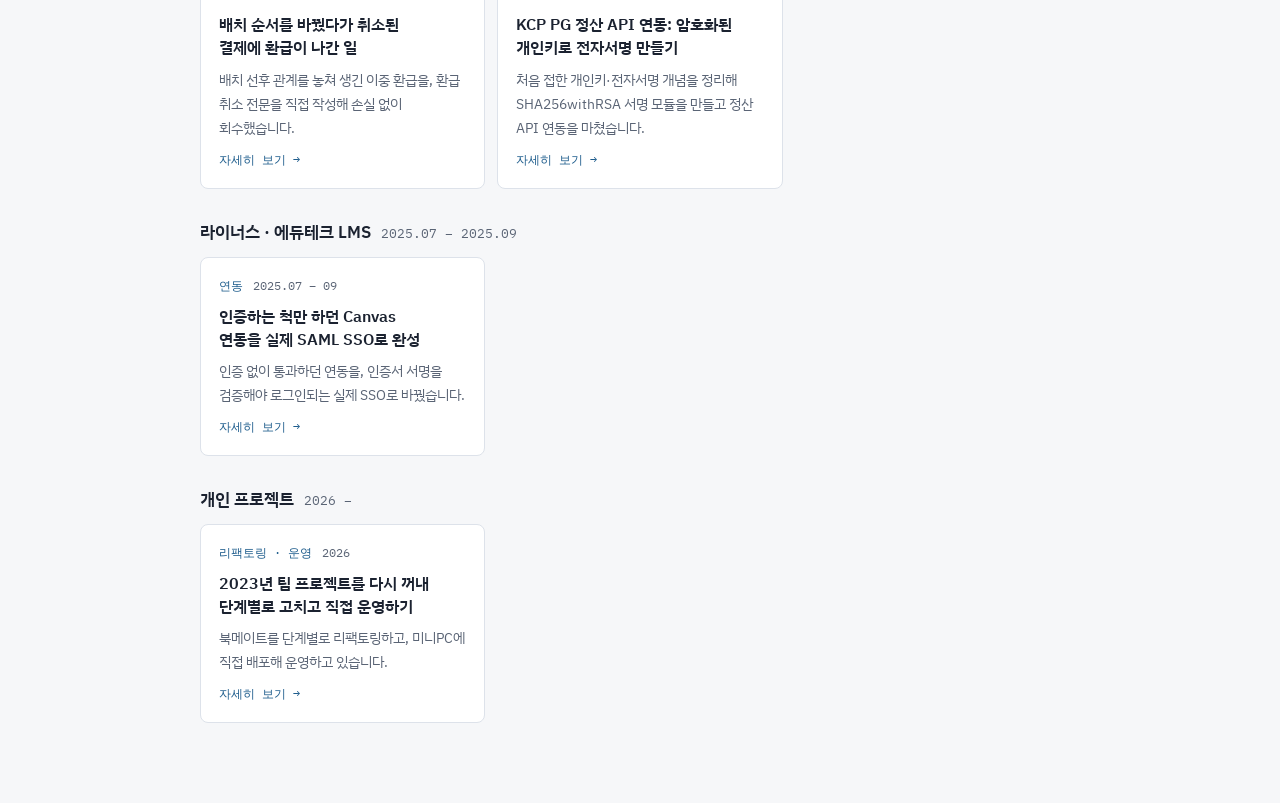
==== commit 7e63552a: "KCP PG 정산 API 전자서명 연동 사례 추가(Velog 글 링크) Co-Authored-By: Claude Opus 5.5 <noreply@anthropic.com>" ====
--- a/index.html
+++ b/index.html
@@ -109,6 +109,12 @@
             <p>배치 선후 관계를 놓쳐 생긴 이중 환급을, 환급 취소 전문을 직접 작성해 손실 없이 회수했습니다.</p>
             <span class="go">자세히 보기 →</span>
           </a>
+          <a class="card" href="cases/kcp-pg-signature.html">
+            <div class="card-meta"><span class="tag">연동</span><span>2025</span></div>
+            <strong>KCP PG 정산 API 연동: 암호화된 개인키로 전자서명 만들기</strong>
+            <p>처음 접한 개인키·전자서명 개념을 정리해 SHA256withRSA 서명 모듈을 만들고 정산 API 연동을 마쳤습니다.</p>
+            <span class="go">자세히 보기 →</span>
+          </a>
         </div>
       </div>
 
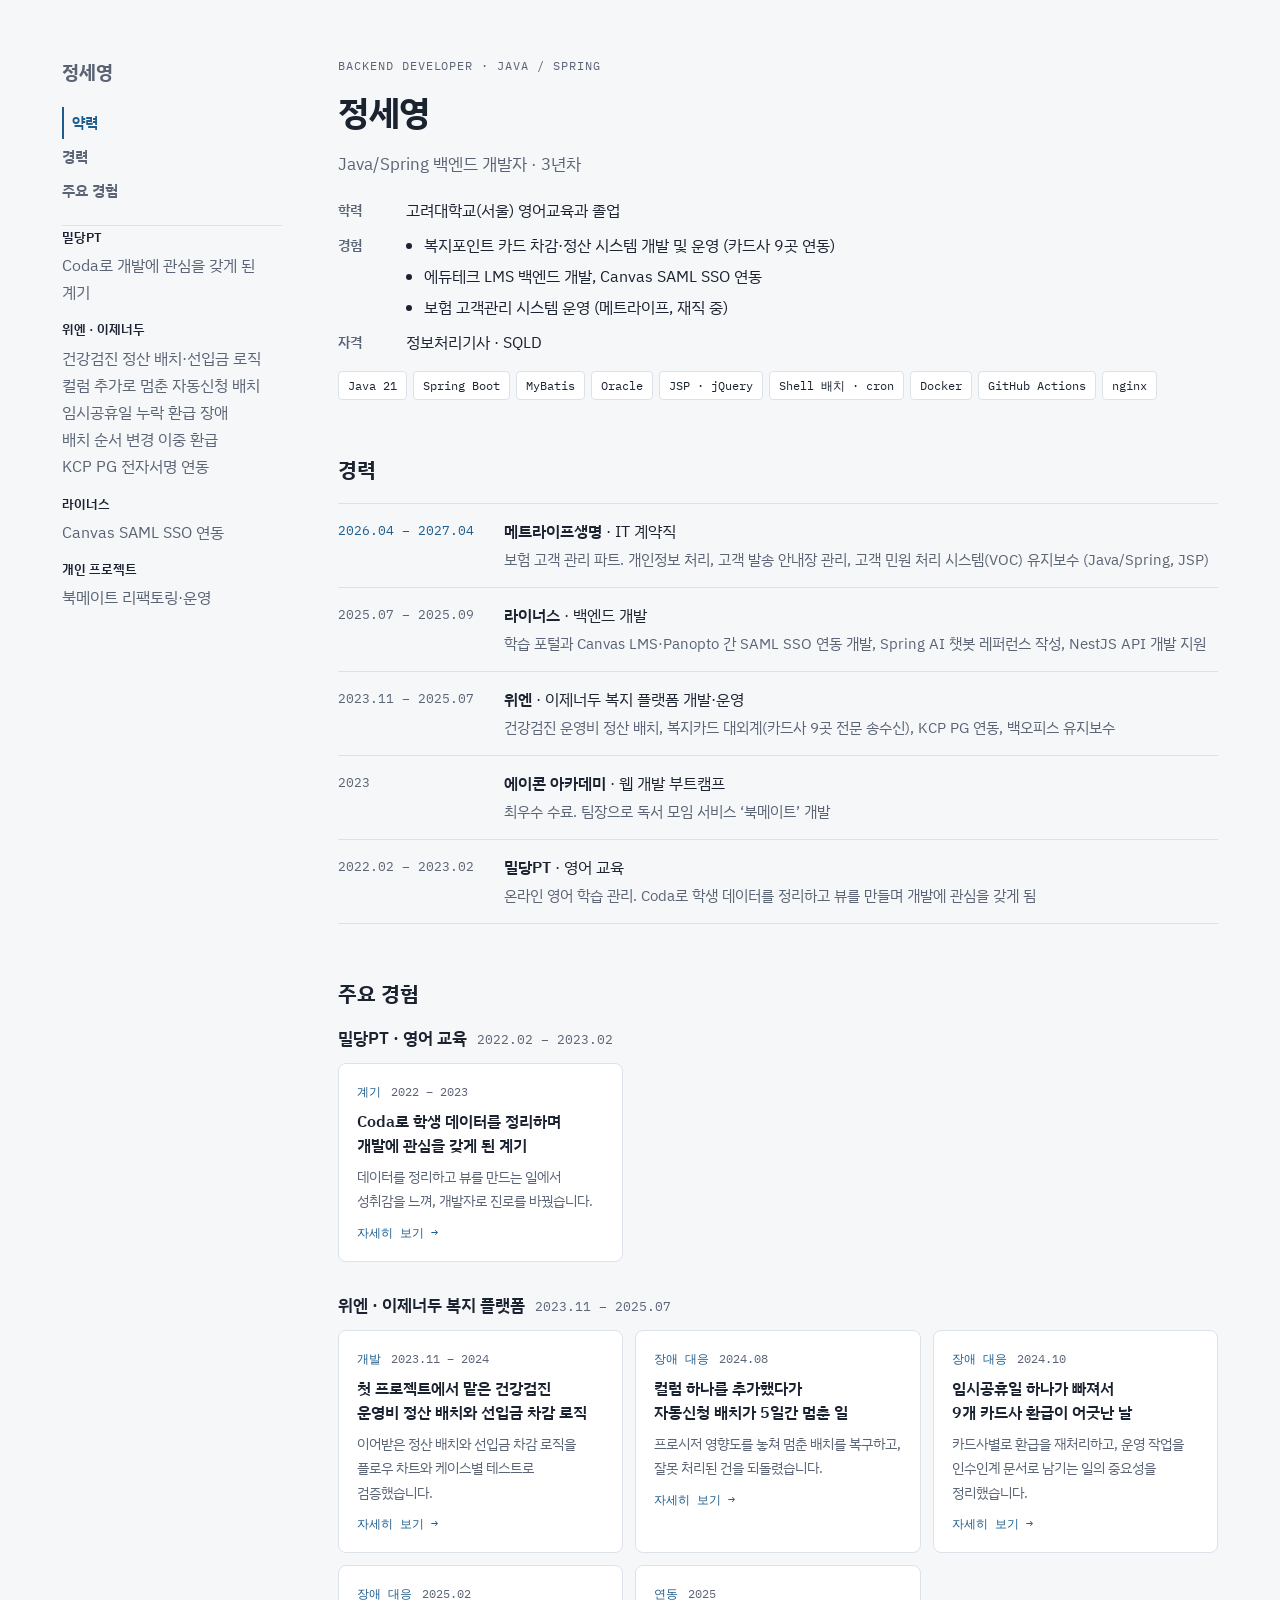
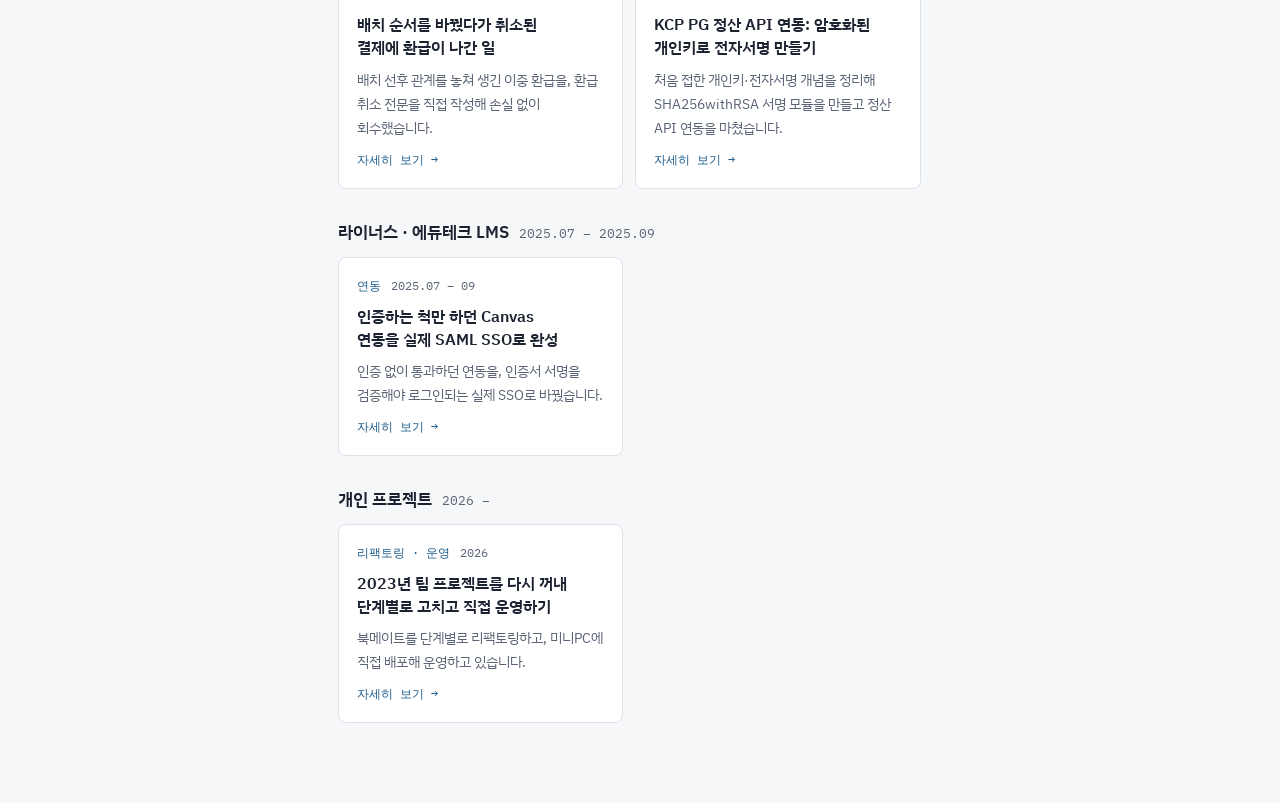
==== commit 489bcf1d: "홈에 목차 사이드바(넓은 화면)·상단 메뉴(좁은 화면) 추가, 섹션 제목을 '주요 경험'으로 변경, KCP 사례의 Velog 링크 줄바꿈 Co-Authored-By: Claude " ====
--- a/index.html
+++ b/index.html
@@ -8,13 +8,38 @@
 <link rel="preconnect" href="https://fonts.googleapis.com">
 <link rel="preconnect" href="https://fonts.gstatic.com" crossorigin>
 <link rel="stylesheet" href="https://fonts.googleapis.com/css2?family=IBM+Plex+Mono:wght@400;500&family=IBM+Plex+Sans+KR:wght@400;500;600;700&display=swap">
-<link rel="stylesheet" href="styles.css?v=20261127b">
+<link rel="stylesheet" href="styles.css?v=20261127c">
 </head>
-<body>
+<body id="top">
+<div class="layout">
+<nav class="side" aria-label="페이지 목차">
+  <a class="side-name" href="#top">정세영</a>
+  <ul class="side-top">
+    <li><a href="#profile">약력</a></li>
+    <li><a href="#career">경력</a></li>
+    <li><a href="#cases">주요 경험</a></li>
+  </ul>
+  <ul class="side-cases">
+    <li><a class="side-group" href="#g-mildang">밀당PT</a>
+      <ul><li><a href="cases/mildang-coda.html">Coda로 개발에 관심을 갖게 된 계기</a></li></ul></li>
+    <li><a class="side-group" href="#g-ween">위엔 · 이제너두</a>
+      <ul>
+        <li><a href="cases/health-settlement.html">건강검진 정산 배치·선입금 로직</a></li>
+        <li><a href="cases/welfare-batch-column.html">컬럼 추가로 멈춘 자동신청 배치</a></li>
+        <li><a href="cases/welfare-holiday.html">임시공휴일 누락 환급 장애</a></li>
+        <li><a href="cases/welfare-batch-order.html">배치 순서 변경 이중 환급</a></li>
+        <li><a href="cases/kcp-pg-signature.html">KCP PG 전자서명 연동</a></li>
+      </ul></li>
+    <li><a class="side-group" href="#g-linus">라이너스</a>
+      <ul><li><a href="cases/linus-saml-sso.html">Canvas SAML SSO 연동</a></li></ul></li>
+    <li><a class="side-group" href="#g-personal">개인 프로젝트</a>
+      <ul><li><a href="cases/bookmate-refactoring.html">북메이트 리팩토링·운영</a></li></ul></li>
+  </ul>
+</nav>
 
 <div class="wrap">
 
-  <header>
+  <header id="profile">
     <span class="label">Backend Developer · Java / Spring</span>
     <h1>정세영</h1>
     <p class="role">Java/Spring 백엔드 개발자 · 3년차</p>
@@ -35,7 +60,7 @@
     </div>
   </header>
 
-  <section aria-labelledby="career">
+  <section id="career-sec" aria-labelledby="career">
     <h2 id="career">경력</h2>
     <div class="timeline">
       <div class="tl-row now">
@@ -66,11 +91,11 @@
     </div>
   </section>
 
-  <section aria-labelledby="cases">
-    <h2 id="cases">프로젝트와 장애 대응 사례</h2>
+  <section id="cases-sec" aria-labelledby="cases">
+    <h2 id="cases">주요 경험</h2>
     <div class="groups">
 
-      <div class="group">
+      <div class="group" id="g-mildang">
         <div class="group-head"><h3>밀당PT · 영어 교육</h3><span>2022.02 – 2023.02</span></div>
         <div class="cards">
           <a class="card" href="cases/mildang-coda.html">
@@ -82,7 +107,7 @@
         </div>
       </div>
 
-      <div class="group">
+      <div class="group" id="g-ween">
         <div class="group-head"><h3>위엔 · 이제너두 복지 플랫폼</h3><span>2023.11 – 2025.07</span></div>
         <div class="cards">
           <a class="card" href="cases/health-settlement.html">
@@ -118,7 +143,7 @@
         </div>
       </div>
 
-      <div class="group">
+      <div class="group" id="g-linus">
         <div class="group-head"><h3>라이너스 · 에듀테크 LMS</h3><span>2025.07 – 2025.09</span></div>
         <div class="cards">
           <a class="card" href="cases/linus-saml-sso.html">
@@ -130,7 +155,7 @@
         </div>
       </div>
 
-      <div class="group">
+      <div class="group" id="g-personal">
         <div class="group-head"><h3>개인 프로젝트</h3><span>2026 –</span></div>
         <div class="cards">
           <a class="card" href="cases/bookmate-refactoring.html">
@@ -157,5 +182,16 @@
   </section>
 
 </div>
+</div>
+<script>
+(() => {
+  const links = [...document.querySelectorAll(".side-top a")];
+  const map = new Map(links.map(a => [a.getAttribute("href").slice(1), a]));
+  const io = new IntersectionObserver(es => {
+    es.forEach(e => { if (e.isIntersecting) { links.forEach(a => a.removeAttribute("aria-current")); map.get(e.target.dataset.nav)?.setAttribute("aria-current", "true"); } });
+  }, { rootMargin: "-30% 0px -60% 0px" });
+  ["profile", "career", "cases"].forEach(id => { const el = document.getElementById(id); if (el) { const t = el.closest("section") || el; t.dataset.nav = id; io.observe(t); } });
+})();
+</script>
 </body>
 </html>
--- a/styles.css
+++ b/styles.css
@@ -217,3 +217,38 @@
   a.card { transition: none; }
   a.card:active { transform: none; }
 }
+
+/* ── 홈 목차(사이드바) ─────────────────────
+   1100px 이상: 왼쪽에 고정 사이드바(약력·경력·주요 경험 + 회사별 사례 목록)
+   그보다 좁은 화면: 위쪽에 붙는 메뉴 한 줄(약력·경력·주요 경험)만 */
+.side {
+  position: sticky; top: env(safe-area-inset-top, 0px); z-index: 5;
+  max-width: 880px; margin: 0 auto 28px;
+  padding-block: 10px; background: var(--bg); border-bottom: 1px solid var(--line);
+}
+.side ul { list-style: none; margin: 0; padding: 0; }
+.side a { color: var(--muted); text-decoration: none; }
+.side a:hover, .side a[aria-current="true"] { color: var(--accent); }
+.side-name, .side-cases { display: none; }
+.side-top { display: flex; flex-wrap: wrap; gap: 4px 18px; }
+.side-top a { display: inline-flex; align-items: center; min-height: 36px; font-size: 0.92rem; font-weight: 600; }
+.side-top a[aria-current="true"] { box-shadow: inset 0 -2px 0 var(--accent); }
+[id] { scroll-margin-top: 72px; }
+
+@media (min-width: 1100px) {
+  .layout { display: grid; grid-template-columns: 220px minmax(0, 880px); gap: 56px; justify-content: center; align-items: start; }
+  .layout > .wrap { margin: 0; }
+  .side {
+    top: calc(32px + env(safe-area-inset-top, 0px)); margin: 0; padding: 0; background: none; border: 0;
+    max-height: calc(100vh - 64px); overflow-y: auto; display: grid; gap: 18px;
+  }
+  .side-name { display: block; font-size: 1.2rem; font-weight: 700; color: var(--fg); }
+  .side-top { display: grid; gap: 2px; }
+  .side-top a { min-height: 32px; font-size: 0.95rem; }
+  .side-top a[aria-current="true"] { box-shadow: inset 2px 0 0 var(--accent); padding-left: 10px; }
+  .side-cases { display: grid; gap: 12px; padding-top: 14px; border-top: 1px solid var(--line); }
+  .side-group { display: block; font-size: 0.82rem; font-weight: 600; color: var(--fg) !important; margin-bottom: 4px; }
+  .side-cases ul ul { display: grid; gap: 2px; padding-left: 10px; border-left: 1px solid var(--line); }
+  .side-cases ul ul a { display: block; padding: 3px 0; font-size: 0.82rem; line-height: 1.45; }
+  [id] { scroll-margin-top: 24px; }
+}
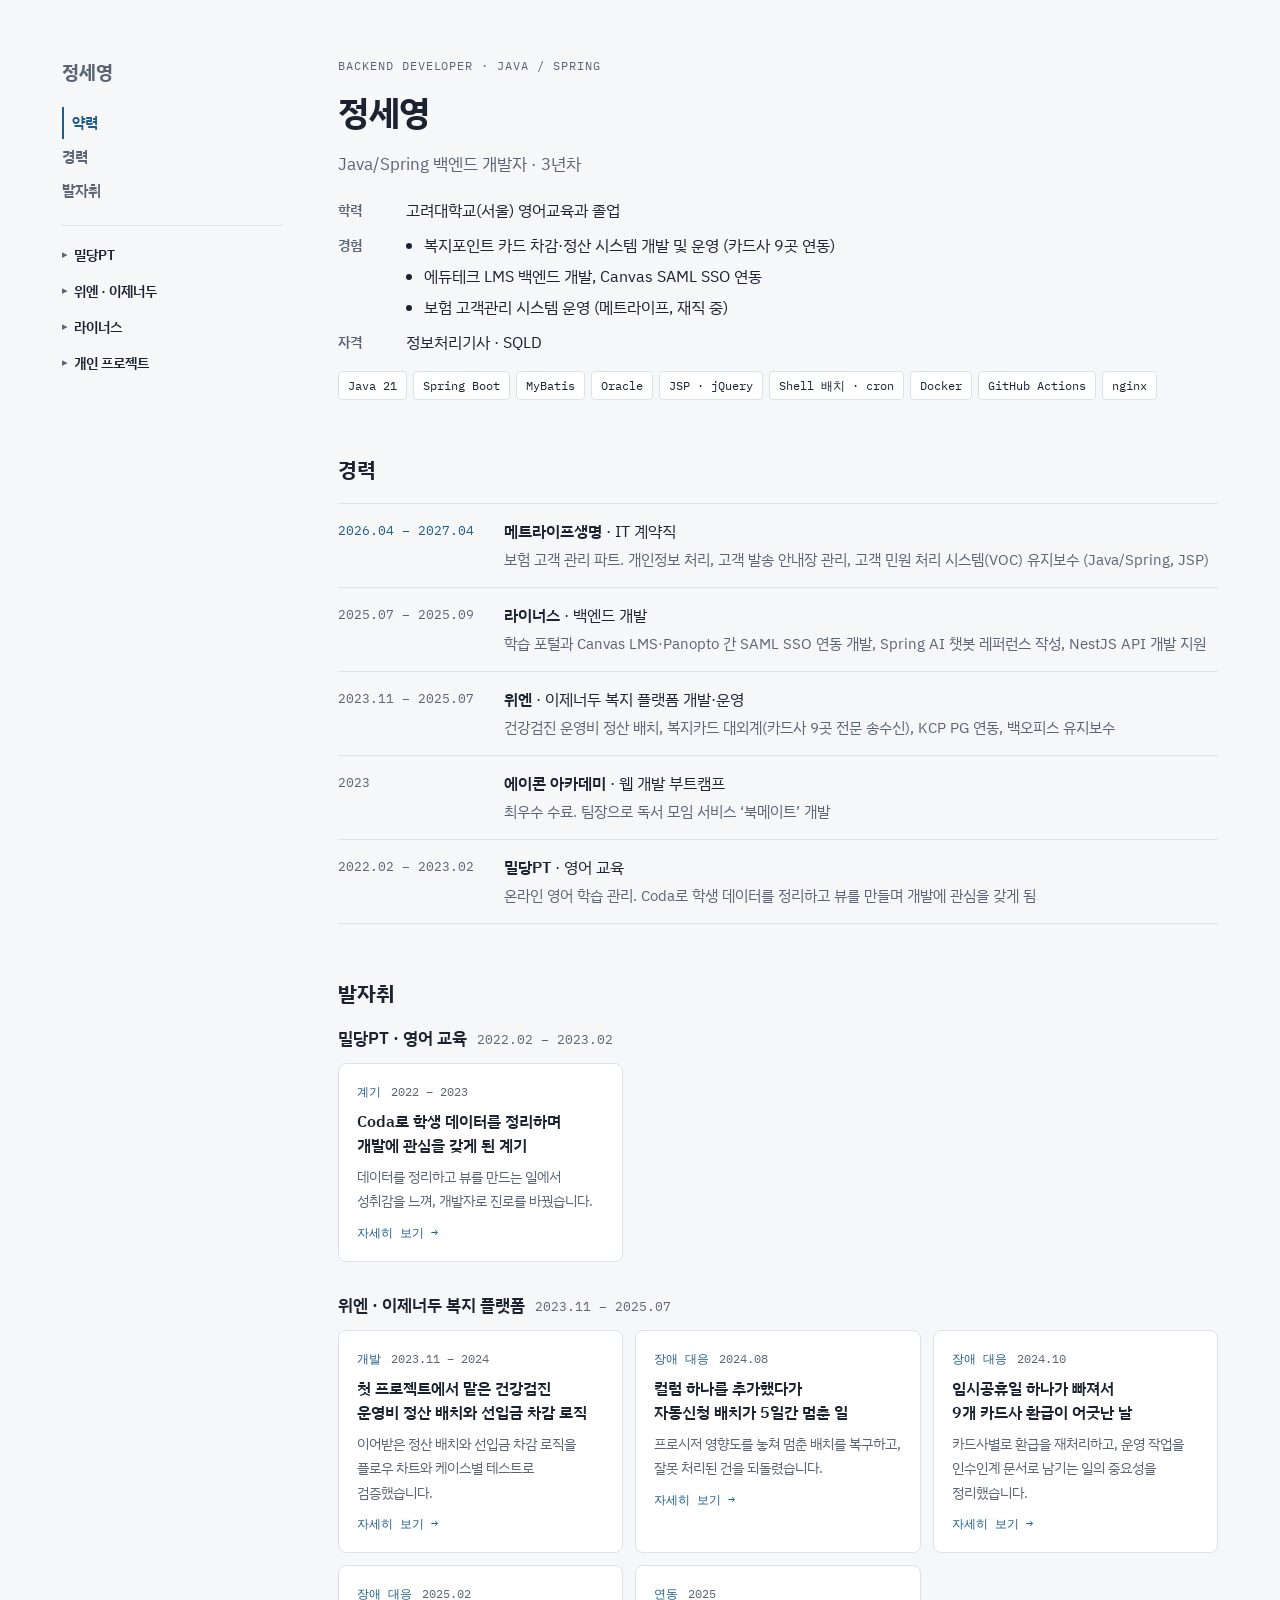
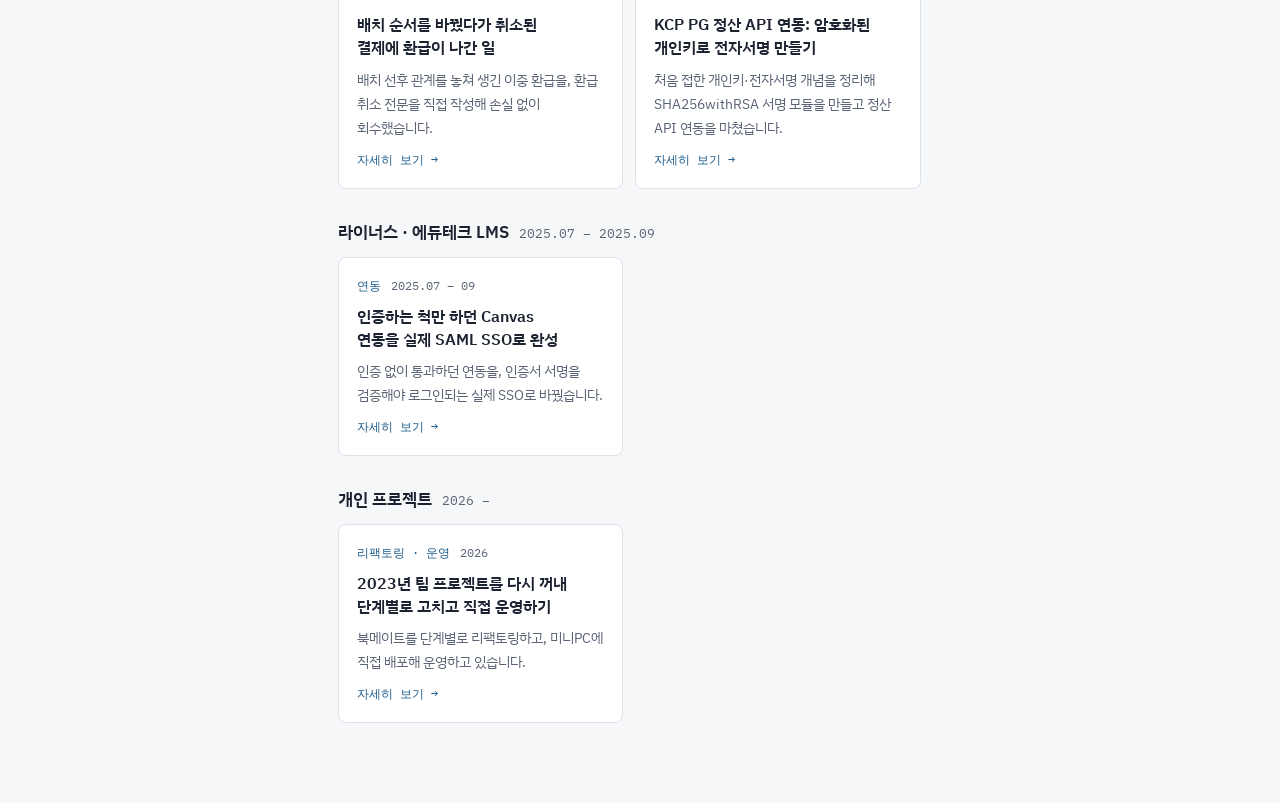
==== commit 13885668: "섹션 제목을 '발자취'로 변경, 사이드바 사례 목록을 회사별 접기 메뉴로 정리 Co-Authored-By: Claude Opus 5.5 <noreply@anthropic.com>" ====
--- a/index.html
+++ b/index.html
@@ -8,7 +8,7 @@
 <link rel="preconnect" href="https://fonts.googleapis.com">
 <link rel="preconnect" href="https://fonts.gstatic.com" crossorigin>
 <link rel="stylesheet" href="https://fonts.googleapis.com/css2?family=IBM+Plex+Mono:wght@400;500&family=IBM+Plex+Sans+KR:wght@400;500;600;700&display=swap">
-<link rel="stylesheet" href="styles.css?v=20261127c">
+<link rel="stylesheet" href="styles.css?v=20261127d">
 </head>
 <body id="top">
 <div class="layout">
@@ -17,24 +17,24 @@
   <ul class="side-top">
     <li><a href="#profile">약력</a></li>
     <li><a href="#career">경력</a></li>
-    <li><a href="#cases">주요 경험</a></li>
+    <li><a href="#cases">발자취</a></li>
   </ul>
-  <ul class="side-cases">
-    <li><a class="side-group" href="#g-mildang">밀당PT</a>
-      <ul><li><a href="cases/mildang-coda.html">Coda로 개발에 관심을 갖게 된 계기</a></li></ul></li>
-    <li><a class="side-group" href="#g-ween">위엔 · 이제너두</a>
+  <div class="side-cases">
+    <details><summary>밀당PT</summary>
+      <ul><li><a href="cases/mildang-coda.html">개발에 관심을 갖게 된 계기</a></li></ul></details>
+    <details><summary>위엔 · 이제너두</summary>
       <ul>
-        <li><a href="cases/health-settlement.html">건강검진 정산 배치·선입금 로직</a></li>
-        <li><a href="cases/welfare-batch-column.html">컬럼 추가로 멈춘 자동신청 배치</a></li>
-        <li><a href="cases/welfare-holiday.html">임시공휴일 누락 환급 장애</a></li>
-        <li><a href="cases/welfare-batch-order.html">배치 순서 변경 이중 환급</a></li>
-        <li><a href="cases/kcp-pg-signature.html">KCP PG 전자서명 연동</a></li>
-      </ul></li>
-    <li><a class="side-group" href="#g-linus">라이너스</a>
-      <ul><li><a href="cases/linus-saml-sso.html">Canvas SAML SSO 연동</a></li></ul></li>
-    <li><a class="side-group" href="#g-personal">개인 프로젝트</a>
-      <ul><li><a href="cases/bookmate-refactoring.html">북메이트 리팩토링·운영</a></li></ul></li>
-  </ul>
+        <li><a href="cases/health-settlement.html">건강검진 정산 배치</a></li>
+        <li><a href="cases/welfare-batch-column.html">자동신청 배치 중단</a></li>
+        <li><a href="cases/welfare-holiday.html">임시공휴일 환급 장애</a></li>
+        <li><a href="cases/welfare-batch-order.html">배치 순서 이중 환급</a></li>
+        <li><a href="cases/kcp-pg-signature.html">KCP PG 전자서명</a></li>
+      </ul></details>
+    <details><summary>라이너스</summary>
+      <ul><li><a href="cases/linus-saml-sso.html">Canvas SAML SSO</a></li></ul></details>
+    <details><summary>개인 프로젝트</summary>
+      <ul><li><a href="cases/bookmate-refactoring.html">북메이트 리팩토링</a></li></ul></details>
+  </div>
 </nav>
 
 <div class="wrap">
@@ -92,7 +92,7 @@
   </section>
 
   <section id="cases-sec" aria-labelledby="cases">
-    <h2 id="cases">주요 경험</h2>
+    <h2 id="cases">발자취</h2>
     <div class="groups">
 
       <div class="group" id="g-mildang">
--- a/styles.css
+++ b/styles.css
@@ -246,9 +246,13 @@
   .side-top { display: grid; gap: 2px; }
   .side-top a { min-height: 32px; font-size: 0.95rem; }
   .side-top a[aria-current="true"] { box-shadow: inset 2px 0 0 var(--accent); padding-left: 10px; }
-  .side-cases { display: grid; gap: 12px; padding-top: 14px; border-top: 1px solid var(--line); }
-  .side-group { display: block; font-size: 0.82rem; font-weight: 600; color: var(--fg) !important; margin-bottom: 4px; }
-  .side-cases ul ul { display: grid; gap: 2px; padding-left: 10px; border-left: 1px solid var(--line); }
-  .side-cases ul ul a { display: block; padding: 3px 0; font-size: 0.82rem; line-height: 1.45; }
+  .side-cases { display: grid; gap: 6px; padding-top: 14px; border-top: 1px solid var(--line); }
+  .side-cases summary { cursor: pointer; list-style: none; display: flex; align-items: center; gap: 6px; min-height: 30px; font-size: 0.86rem; font-weight: 600; color: var(--fg); }
+  .side-cases summary::-webkit-details-marker { display: none; }
+  .side-cases summary::before { content: "▸"; font-size: 0.7rem; color: var(--muted); transition: transform .15s ease; }
+  .side-cases details[open] > summary::before { transform: rotate(90deg); }
+  .side-cases summary:hover { color: var(--accent); }
+  .side-cases details ul { display: grid; gap: 2px; margin: 2px 0 6px 5px; padding-left: 12px; border-left: 1px solid var(--line); }
+  .side-cases details a { display: block; padding: 3px 0; font-size: 0.82rem; line-height: 1.45; }
   [id] { scroll-margin-top: 24px; }
 }
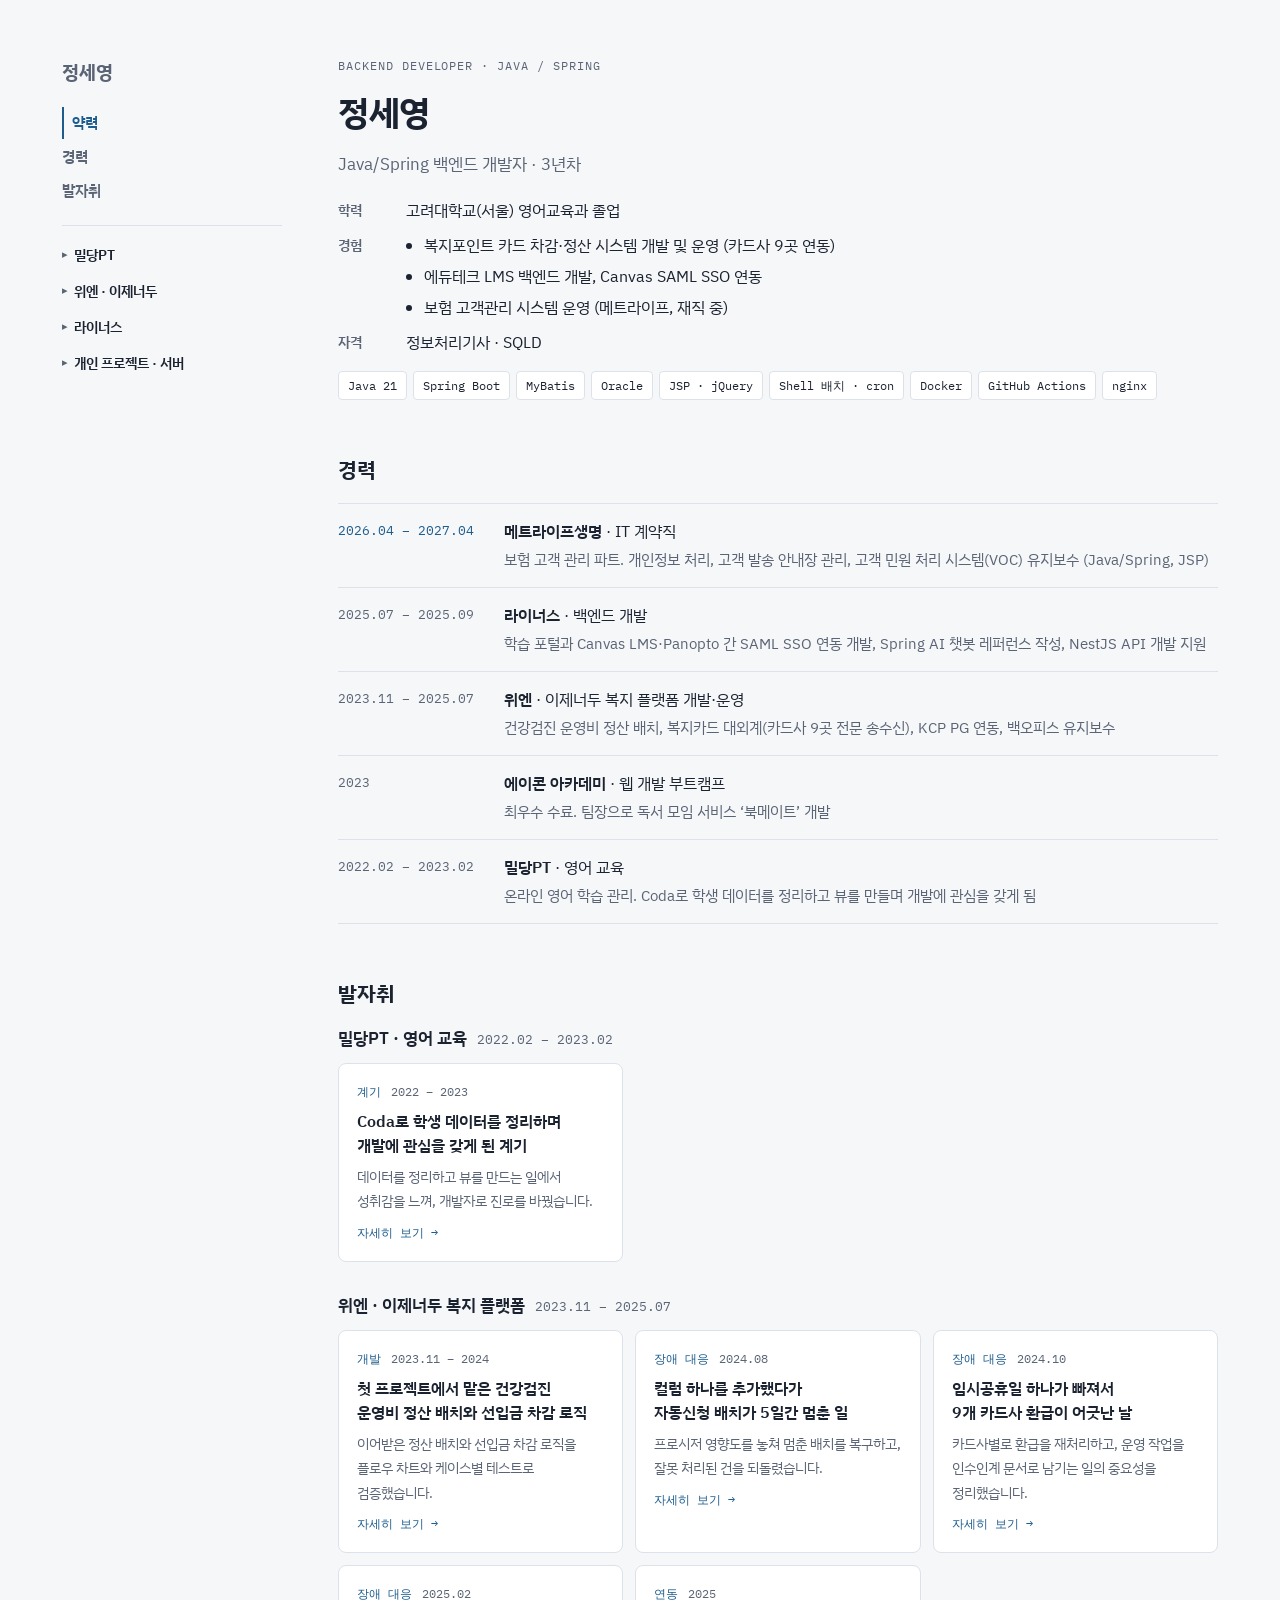
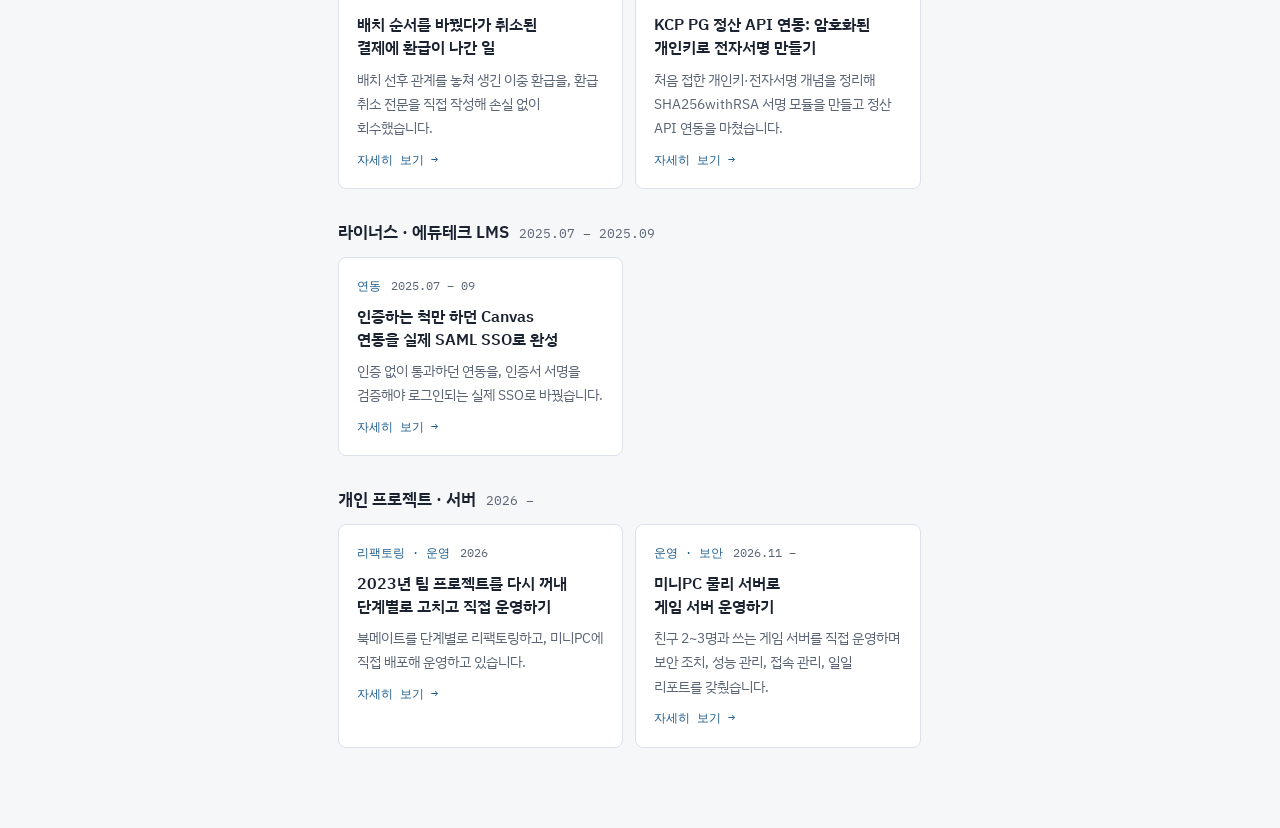
==== commit f0b504e4: "개인 프로젝트를 '개인 프로젝트 · 서버'로 바꾸고 미니PC 게임 서버 운영 사례 추가 Co-Authored-By: Claude Opus 5.5 <noreply@anthropic." ====
--- a/index.html
+++ b/index.html
@@ -32,8 +32,8 @@
       </ul></details>
     <details><summary>라이너스</summary>
       <ul><li><a href="cases/linus-saml-sso.html">Canvas SAML SSO</a></li></ul></details>
-    <details><summary>개인 프로젝트</summary>
-      <ul><li><a href="cases/bookmate-refactoring.html">북메이트 리팩토링</a></li></ul></details>
+    <details><summary>개인 프로젝트 · 서버</summary>
+      <ul><li><a href="cases/bookmate-refactoring.html">북메이트 리팩토링</a></li><li><a href="cases/minipc-game-server.html">미니PC 게임 서버 운영</a></li></ul></details>
   </div>
 </nav>
 
@@ -156,12 +156,18 @@
       </div>
 
       <div class="group" id="g-personal">
-        <div class="group-head"><h3>개인 프로젝트</h3><span>2026 –</span></div>
+        <div class="group-head"><h3>개인 프로젝트 · 서버</h3><span>2026 –</span></div>
         <div class="cards">
           <a class="card" href="cases/bookmate-refactoring.html">
             <div class="card-meta"><span class="tag">리팩토링 · 운영</span><span>2026</span></div>
             <strong>2023년 팀 프로젝트를 다시 꺼내 단계별로 고치고 직접 운영하기</strong>
             <p>북메이트를 단계별로 리팩토링하고, 미니PC에 직접 배포해 운영하고 있습니다.</p>
+            <span class="go">자세히 보기 →</span>
+          </a>
+          <a class="card" href="cases/minipc-game-server.html">
+            <div class="card-meta"><span class="tag">운영 · 보안</span><span>2026.11 –</span></div>
+            <strong>미니PC 물리 서버로 게임 서버 운영하기</strong>
+            <p>친구 2~3명과 쓰는 게임 서버를 직접 운영하며 보안 조치, 성능 관리, 접속 관리, 일일 리포트를 갖췄습니다.</p>
             <span class="go">자세히 보기 →</span>
           </a>
         </div>
